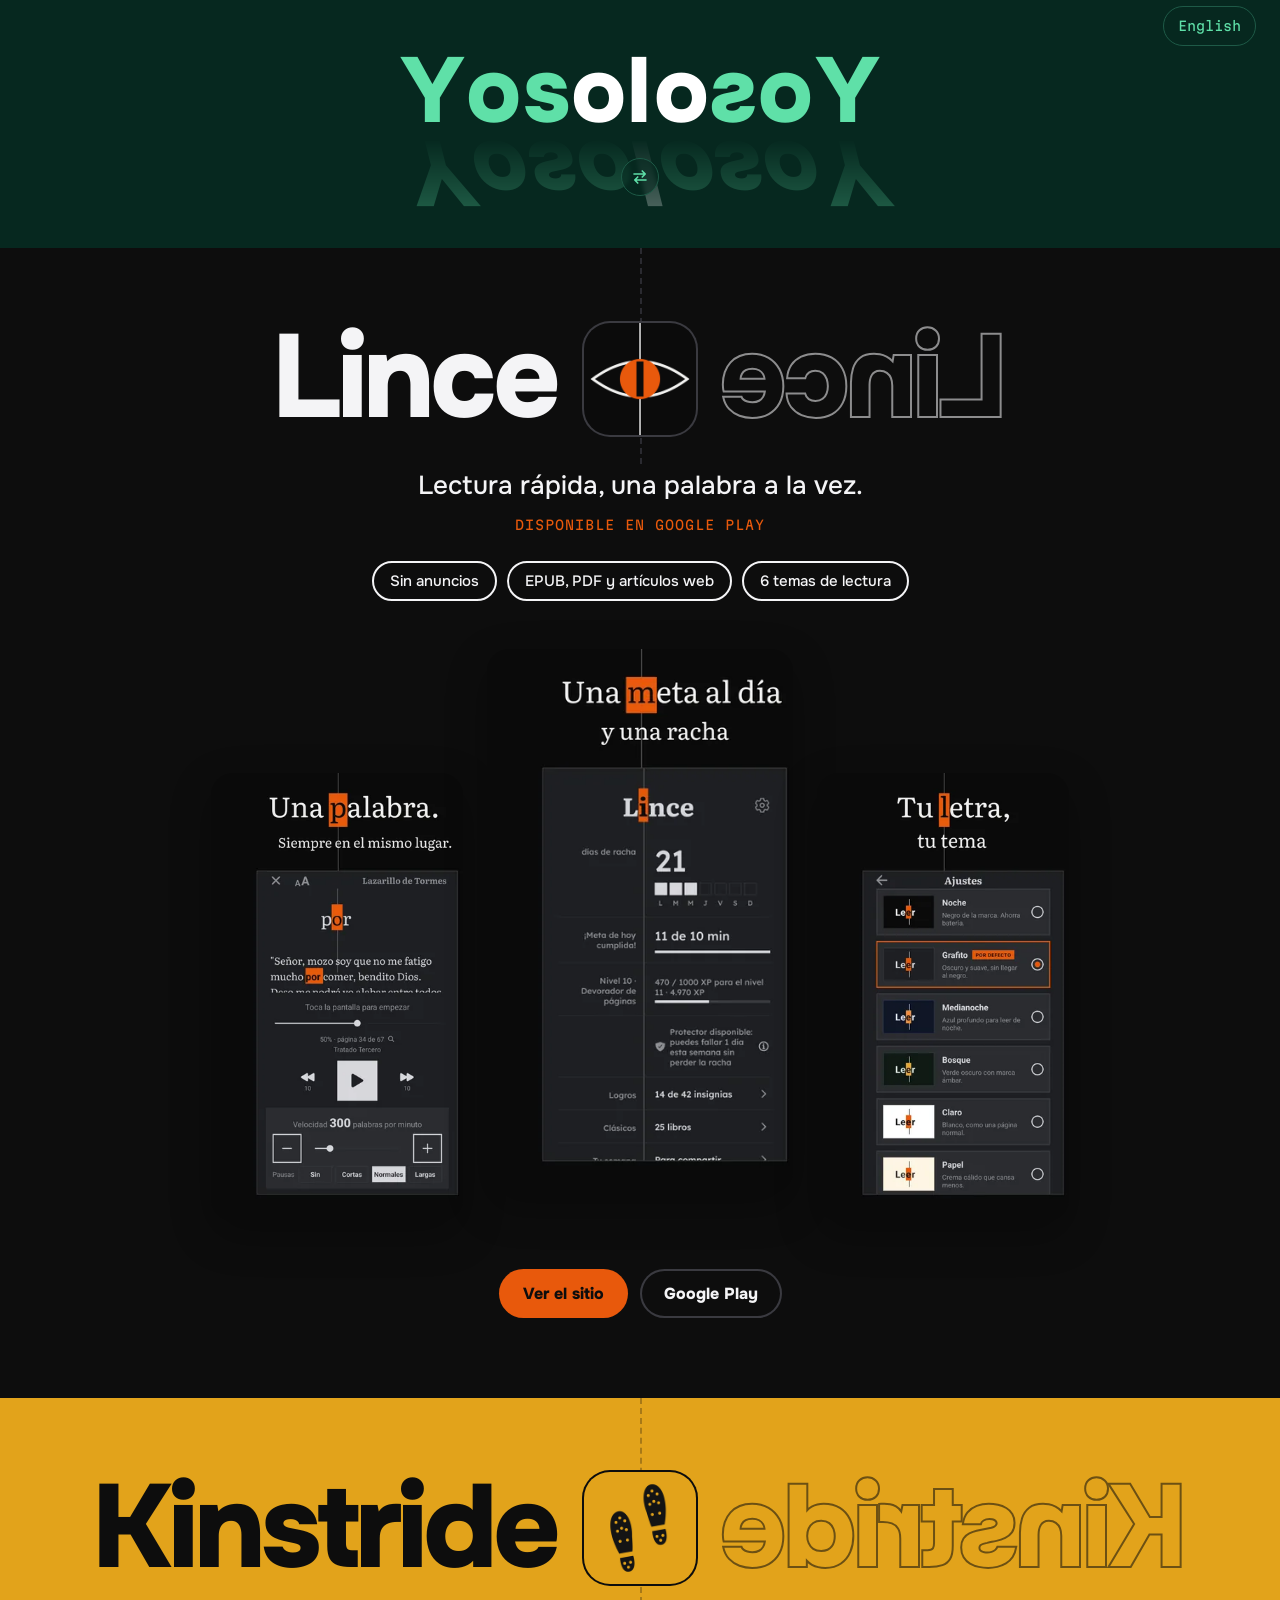
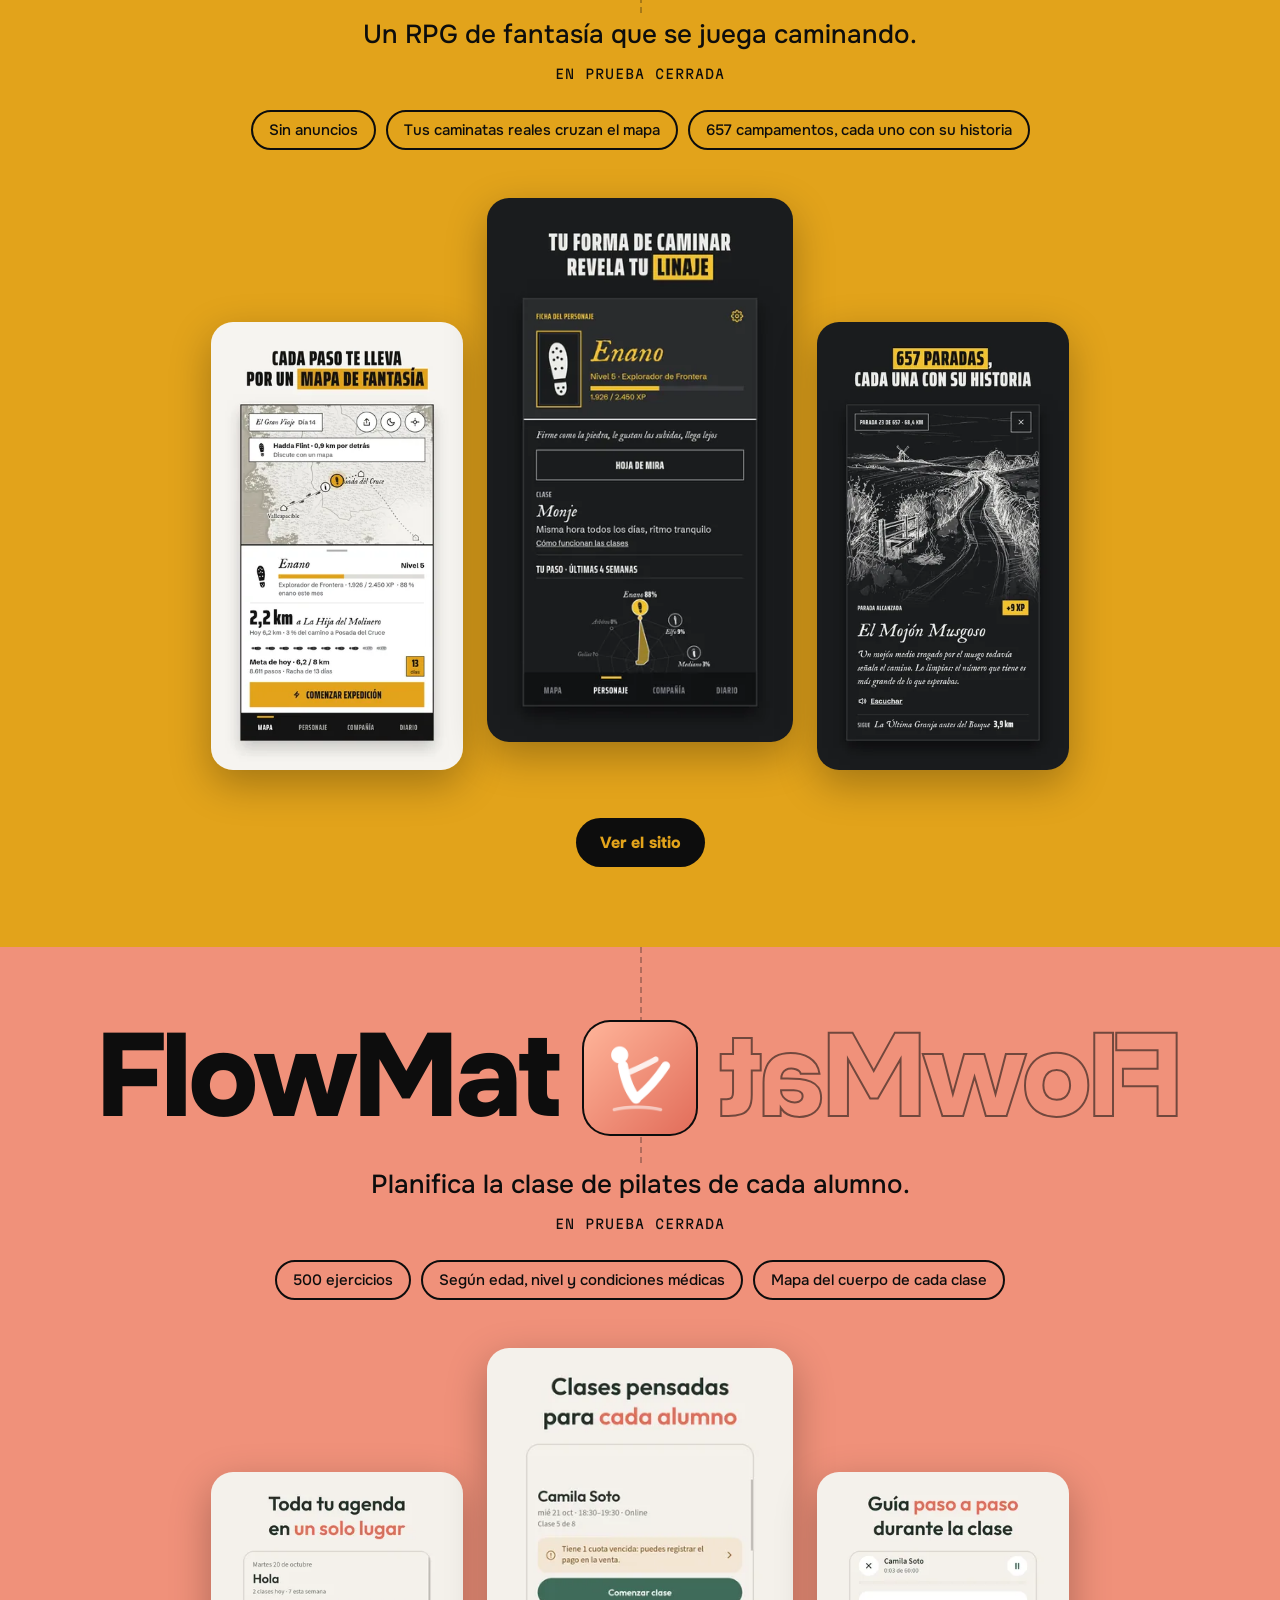
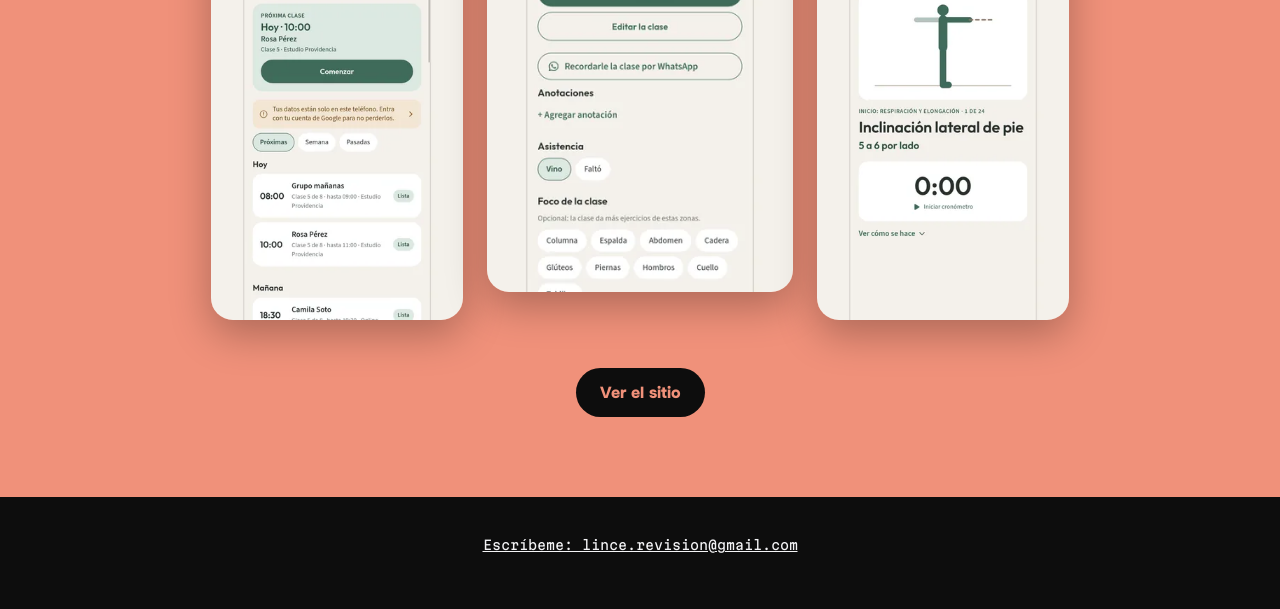
==== index.html @ 8a728961 "Quita «Hecho en Chile» del pie Co-Authored-By: Claude Sonnet 5.5 <noreply@anthropic.com>" ====
<!doctype html>
<html lang="es">
<head>
<meta charset="utf-8">
<meta name="viewport" content="width=device-width,initial-scale=1">
<title>YosolosoY: apps independientes para Android</title>
<meta name="description" content="Yo solo soy: una sola persona que diseña, programa y publica Lince, Kinstride y FlowMat, tres apps para Android.">
<link rel="canonical" href="https://dev.monsalve.com.co/">
<link rel="alternate" hreflang="es" href="https://dev.monsalve.com.co/">
<link rel="alternate" hreflang="en" href="https://dev.monsalve.com.co/en/">
<link rel="alternate" hreflang="x-default" href="https://dev.monsalve.com.co/">
<link rel="icon" href="/favicon.ico" sizes="48x48">
<link rel="icon" href="/img/favicon-96.png" type="image/png" sizes="96x96">
<link rel="icon" href="/img/favicon-32.png" type="image/png" sizes="32x32">
<link rel="apple-touch-icon" href="/img/apple-touch-icon.png">
<meta property="og:type" content="website">
<meta property="og:title" content="YosolosoY: apps independientes para Android">
<meta property="og:description" content="Yo solo soy: una sola persona que diseña, programa y publica Lince, Kinstride y FlowMat, tres apps para Android.">
<meta property="og:url" content="https://dev.monsalve.com.co/">
<meta property="og:image" content="https://dev.monsalve.com.co/img/og.png">
<meta name="twitter:card" content="summary_large_image">
<meta name="theme-color" content="#0D0D0D">
<link rel="preload" href="/fuentes/onest-800extrabold.woff2" as="font" type="font/woff2" crossorigin>
<link rel="stylesheet" href="/estilo.css">
<script type="application/ld+json">{"@context":"https://schema.org","@type":"Organization","name":"YosolosoY","url":"https://dev.monsalve.com.co/","logo":"https://dev.monsalve.com.co/img/marca.png","email":"lince.revision@gmail.com"}</script>
</head>
<body>
<div class="cima">
<header class="cab">
  <a class="idioma" href="https://dev.monsalve.com.co/en/" hreflang="en" aria-label="Idioma">English</a>
</header>
<main>
<section class="portada">
  <div class="palabra" id="palabra" role="img" aria-label="YosolosoY">
    <div class="letras" aria-hidden="true"><span class="l" data-i="0" tabindex="0"><i class="g">Y</i></span><span class="l" data-i="1" tabindex="0"><i class="g">o</i></span><span class="l" data-i="2" tabindex="0"><i class="g">s</i></span><span class="l" data-i="3" tabindex="0"><i class="g">o</i></span><span class="l c" data-i="4" tabindex="0"><i class="g">l</i></span><span class="l" data-i="5" tabindex="0"><i class="g m">o</i></span><span class="l" data-i="6" tabindex="0"><i class="g m">s</i></span><span class="l" data-i="7" tabindex="0"><i class="g m">o</i></span><span class="l" data-i="8" tabindex="0"><i class="g m">Y</i></span></div>
    <div class="letras refl" aria-hidden="true"><span class="r"><i class="g">Y</i></span><span class="r"><i class="g">o</i></span><span class="r"><i class="g">s</i></span><span class="r"><i class="g">o</i></span><span class="r"><i class="g">l</i></span><span class="r"><i class="g m">o</i></span><span class="r"><i class="g m">s</i></span><span class="r"><i class="g m">o</i></span><span class="r"><i class="g m">Y</i></span></div>
  </div>
  <div class="frase-fila">
    <h1>Yo solo soy.</h1>
    <button class="revés" id="reves" type="button" aria-label="Leerlo al revés" title="Leerlo al revés">
      <svg viewBox="0 0 24 24" width="22" height="22" fill="none" stroke="currentColor" stroke-width="2.2" stroke-linecap="round" stroke-linejoin="round" aria-hidden="true"><path d="M4 8h15M15 4l4 4-4 4"/><path d="M20 16H5M9 12l-4 4 4 4"/></svg>
    </button>
  </div>
</section>
</div>
<section class="app" id="lince" style="--fondo:#0D0D0D;--tinta:#F4F4F6;--acento:#E8590C">
  <div class="app-in">
    <div class="espejo">
      <h2 class="nom">Lince</h2>
      <img class="icono" src="/img/lince.png" width="112" height="112" alt="">
      <p class="nom reflejo" aria-hidden="true">Lince</p>
    </div>
    <p class="linea">Lectura rápida, una palabra a la vez.</p>
    <p class="estado">Disponible en Google Play</p>
    <ul class="datos"><li>Sin anuncios</li><li>EPUB, PDF y artículos web</li><li>6 temas de lectura</li></ul>
    <div class="fotos"><img src="/img/lince-es-1.webp" width="360" height="640" loading="lazy" alt="Capturas de Lince 1"><img src="/img/lince-es-2.webp" width="360" height="640" loading="lazy" alt="Capturas de Lince 2"><img src="/img/lince-es-3.webp" width="360" height="640" loading="lazy" alt="Capturas de Lince 3"></div>
    <div class="botones"><a class="btn" href="https://lincereader.com/es/">Ver el sitio</a><a class="btn ghost" href="https://play.google.com/store/apps/details?id=co.com.monsalve.lince">Google Play</a></div>
  </div>
</section>
<section class="app" id="kinstride" style="--fondo:#E2A31B;--tinta:#0D0D0D;--acento:#0D0D0D">
  <div class="app-in">
    <div class="espejo">
      <h2 class="nom">Kinstride</h2>
      <img class="icono" src="/img/kinstride.png" width="112" height="112" alt="">
      <p class="nom reflejo" aria-hidden="true">Kinstride</p>
    </div>
    <p class="linea">Un RPG de fantasía que se juega caminando.</p>
    <p class="estado">En prueba cerrada</p>
    <ul class="datos"><li>Sin anuncios</li><li>Tus caminatas reales cruzan el mapa</li><li>657 campamentos, cada uno con su historia</li></ul>
    <div class="fotos"><img src="/img/kinstride-es-1.webp" width="360" height="640" loading="lazy" alt="Capturas de Kinstride 1"><img src="/img/kinstride-es-2.webp" width="360" height="640" loading="lazy" alt="Capturas de Kinstride 2"><img src="/img/kinstride-es-3.webp" width="360" height="640" loading="lazy" alt="Capturas de Kinstride 3"></div>
    <div class="botones"><a class="btn" href="https://getkinstride.com/es/">Ver el sitio</a></div>
  </div>
</section>
<section class="app" id="flowmat" style="--fondo:#F0917A;--tinta:#0D0D0D;--acento:#0D0D0D">
  <div class="app-in">
    <div class="espejo">
      <h2 class="nom">FlowMat</h2>
      <img class="icono" src="/img/flowmat.png" width="112" height="112" alt="">
      <p class="nom reflejo" aria-hidden="true">FlowMat</p>
    </div>
    <p class="linea">Planifica la clase de pilates de cada alumno.</p>
    <p class="estado">En prueba cerrada</p>
    <ul class="datos"><li>500 ejercicios</li><li>Según edad, nivel y condiciones médicas</li><li>Mapa del cuerpo de cada clase</li></ul>
    <div class="fotos"><img src="/img/flowmat-es-1.webp" width="360" height="640" loading="lazy" alt="Capturas de FlowMat 1"><img src="/img/flowmat-es-2.webp" width="360" height="640" loading="lazy" alt="Capturas de FlowMat 2"><img src="/img/flowmat-es-3.webp" width="360" height="640" loading="lazy" alt="Capturas de FlowMat 3"></div>
    <div class="botones"><a class="btn" href="https://flowmatapp.com/">Ver el sitio</a></div>
  </div>
</section>
</main>
<footer class="pie">
  <a href="mailto:lince.revision@gmail.com">Escríbeme: lince.revision@gmail.com</a>
</footer>
<script src="/yo.js" defer></script>
</body>
</html>
---- estilo.css ----
@font-face{font-family:"Onest";font-weight:500;font-display:swap;src:url(/fuentes/onest-500medium.woff2) format("woff2")}
@font-face{font-family:"Onest";font-weight:800;font-display:swap;src:url(/fuentes/onest-800extrabold.woff2) format("woff2")}
@font-face{font-family:"Martian Mono";font-weight:400;font-display:swap;src:url(/fuentes/martianmono-400regular.woff2) format("woff2")}

:root{--tinta:#0D0D0D;--papel:#F4F4F6;--naranja:#E8590C;--verde:#06281F;--menta:#5FE0A8;--mute:#A9A9B2;--linea:#3A3A40;
  --sans:"Onest",system-ui,-apple-system,"Segoe UI",sans-serif;--mono:"Martian Mono",ui-monospace,monospace}
*{box-sizing:border-box;margin:0}
html{background:var(--tinta);-webkit-text-size-adjust:100%}
body{background:var(--tinta);color:var(--papel);font:500 18px/1.5 var(--sans);overflow-x:hidden}
a{color:inherit}
:focus-visible{outline:3px solid var(--menta);outline-offset:3px}

.cab{display:flex;justify-content:flex-end;align-items:center;padding:14px 24px 0;max-width:1280px;margin:0 auto}
.idioma{font:400 13px var(--mono);text-decoration:none;border:1px solid var(--linea);padding:8px 14px;border-radius:999px;min-height:40px;display:inline-flex;align-items:center}
.idioma:hover{border-color:var(--menta);color:var(--menta)}

/* Encabezado de YosolosoY: verde oscuro con menta; la «l» es el eje del espejo */
.cima{background:var(--verde);color:var(--menta)}
.cab .idioma{color:var(--menta);border-color:#1E5A47}
.portada{max-width:880px;margin:0 auto;padding:0 24px 40px}
.palabra{position:relative;user-select:none}
.letras{display:flex;justify-content:center;margin-top:0}
.l,.r{display:block;font:800 clamp(38px,9.4vw,112px)/1 var(--sans);letter-spacing:.015em;color:var(--menta)}
.l{cursor:default;transition:color .2s}
.l .g{display:inline-block;font-style:normal}
.l .g.m{transform:scaleX(-1)}
.l.c{color:#fff}
.l.on{color:#fff}
.l.c.on{color:var(--menta)}
.frase-fila{display:flex;justify-content:center;margin-top:14px}
.frase-fila h1{position:absolute;width:1px;height:1px;overflow:hidden;clip:rect(0 0 0 0);white-space:nowrap}
.revés{display:inline-flex;align-items:center;justify-content:center;width:44px;height:44px;color:var(--menta);background:transparent;border:1px solid #1E5A47;border-radius:50%;cursor:pointer;padding:0}
.revés:hover:not(:disabled){border-color:var(--menta);color:#fff}
.revés:disabled{color:#fff;border-color:var(--menta);cursor:default}
.revés svg{transition:transform .9s cubic-bezier(.65,0,.35,1)}
.revés.gira svg{transform:rotate(180deg)}

/* Apps: nombre, ícono en el eje, nombre reflejado */
.app{position:relative;background:var(--fondo);color:var(--tinta);overflow:hidden}
.app-in{position:relative;max-width:1280px;margin:0 auto;padding:72px 24px 80px;text-align:center}
.espejo{position:relative;display:grid;grid-template-columns:1fr auto 1fr;align-items:center;gap:0 28px}
.nom{font:800 clamp(44px,9.2vw,128px)/1 var(--sans);letter-spacing:-.04em;text-align:right}
.reflejo{text-align:right;transform:scaleX(-1);color:transparent;-webkit-text-stroke:2px var(--tinta);opacity:.55;direction:ltr}
.icono{width:112px;height:112px;border-radius:26px;box-shadow:0 0 0 2px var(--tinta);background:var(--fondo)}
.app:first-of-type .icono{box-shadow:0 0 0 2px var(--linea)}
.app:first-of-type .reflejo{-webkit-text-stroke-color:var(--papel)}
.linea{font-size:clamp(18px,2.4vw,26px);margin-top:28px}
.estado{font:400 13px var(--mono);margin-top:12px;text-transform:uppercase;letter-spacing:.08em;color:var(--acento)}
.datos{list-style:none;padding:0;margin:28px auto 0;display:flex;flex-wrap:wrap;gap:10px;justify-content:center;max-width:900px}
.datos li{font:500 15px var(--sans);border:2px solid currentColor;border-radius:999px;padding:8px 16px}
.fotos{display:flex;justify-content:center;align-items:flex-end;gap:24px;margin:48px auto 0;max-width:900px}
.fotos img{width:min(28%,260px);height:auto;border-radius:22px;box-shadow:0 14px 40px rgba(0,0,0,.28);aspect-ratio:9/16;background:#00000022}
.fotos img:nth-child(2){width:min(34%,310px);margin-bottom:28px}
.botones{display:flex;flex-wrap:wrap;gap:12px;justify-content:center;margin-top:48px}
.btn{font:800 16px var(--sans);text-decoration:none;background:var(--tinta);color:var(--fondo);padding:14px 24px;border-radius:999px;min-height:48px;display:inline-flex;align-items:center}
.app:first-of-type .btn{background:var(--naranja);color:#0D0D0D}
.btn.ghost{background:transparent;color:var(--tinta);box-shadow:inset 0 0 0 2px var(--tinta)}
.app:first-of-type .btn.ghost{color:var(--papel);box-shadow:inset 0 0 0 2px var(--linea);background:transparent}
.btn:hover{transform:translateY(-2px)}

.pie{max-width:1280px;margin:0 auto;padding:40px 24px 56px;display:flex;flex-wrap:wrap;gap:12px 32px;justify-content:space-between;font:400 13px var(--mono);color:var(--mute)}
.pie a{color:var(--papel)}

@media (max-width:720px){
  .portada{padding:8px 24px 40px}
  .frase-fila{margin-top:20px}
  .app-in{padding:56px 20px 64px}
  .espejo{grid-template-columns:1fr;gap:6px}
  .nom{text-align:center}
  .reflejo{text-align:center;font-size:clamp(36px,12vw,64px)}
  .icono{order:-1;margin:0 auto 18px;width:88px;height:88px;border-radius:20px}
    .fotos{gap:10px}
  .fotos img{border-radius:14px}
  .fotos img:nth-child(2){margin-bottom:16px}
}
@media (prefers-reduced-motion:no-preference){.btn{transition:transform .15s}}

.espejo::before{content:"";position:absolute;left:50%;top:-72px;bottom:-26px;border-left:2px dashed color-mix(in srgb,var(--tinta) 28%,transparent)}
.app:first-of-type .espejo::before{border-color:#2A2A30}
.icono{position:relative;z-index:1}
@media (max-width:720px){.espejo::before{display:none}}


.espejo::before{content:"";position:absolute;left:50%;top:-72px;bottom:-26px;border-left:2px dashed color-mix(in srgb,var(--tinta) 28%,transparent)}
.app:first-of-type .espejo::before{border-color:#2A2A30}
.icono{position:relative;z-index:1}
@media (max-width:720px){.espejo::before{display:none}}

@media (max-width:720px){.portada{padding:0 24px 28px}}

/* reflejo bajo la palabra */
.cima{padding-top:34px}
.palabra{padding:0 0 4px}
.letras.refl{transform:scaleY(-1);opacity:.17;margin-top:-.04em;height:.95em;overflow:hidden;font-size:clamp(38px,9.4vw,112px);-webkit-mask-image:linear-gradient(#000,transparent 80%);mask-image:linear-gradient(#000,transparent 80%);pointer-events:none}
.r:nth-child(5){color:#fff}
.frase-fila{margin-top:12px}
@media (max-width:720px){.cima{padding-top:20px}}

.cima{padding-bottom:20px}
@media (max-width:720px){.cab{padding-bottom:10px}}

/* encabezado más bajo */
.cima{padding-top:0;padding-bottom:10px}
.cab{padding:8px 24px 0}
.letras.refl{height:.62em;margin-top:-.06em}
.frase-fila{margin-top:2px}
@media (max-width:720px){.cab{padding-bottom:0}}

/* encabezado aún más bajo */
.l,.r{font-size:clamp(34px,8vw,92px)}
.letras.refl{font-size:clamp(34px,8vw,92px);height:.5em;margin-top:-.08em}
.cab{padding:6px 24px 0}
.cima{padding-bottom:4px}
.revés{width:38px;height:38px;margin-top:-2px}
.revés svg{width:18px;height:18px}
.frase-fila{margin-top:0}

/* reflejo más amplio, con el botón encima */
:root{--fs:clamp(34px,8vw,92px)}
.l,.r{font-size:var(--fs)}
.letras.refl{font-size:var(--fs);height:.92em;margin-top:-.06em;opacity:.3;-webkit-mask-image:linear-gradient(#000,transparent 92%);mask-image:linear-gradient(#000,transparent 92%)}
.frase-fila{position:relative;z-index:2;margin-top:calc(var(--fs) * -.46 - 19px)}
.revés{background:rgba(6,40,31,.55);backdrop-filter:blur(2px)}
.cima{padding-bottom:12px}

.pie{justify-content:center}
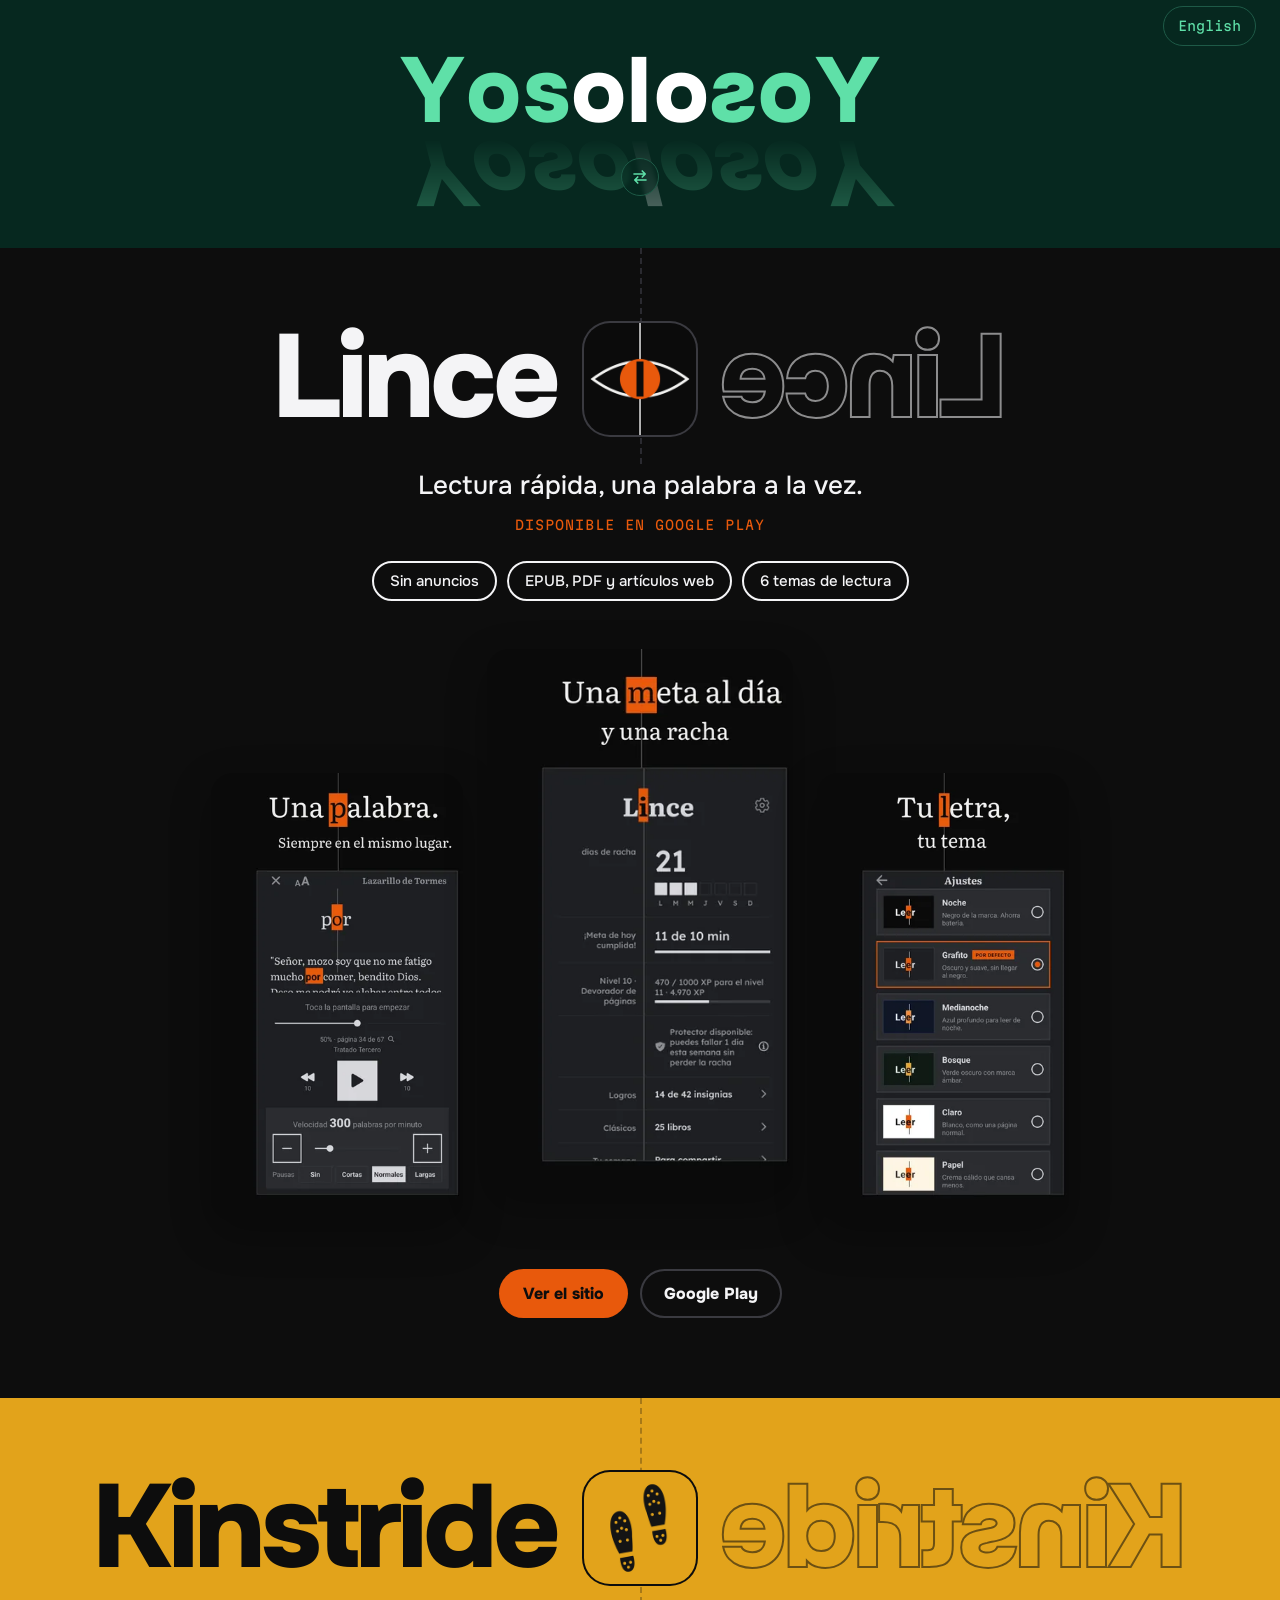
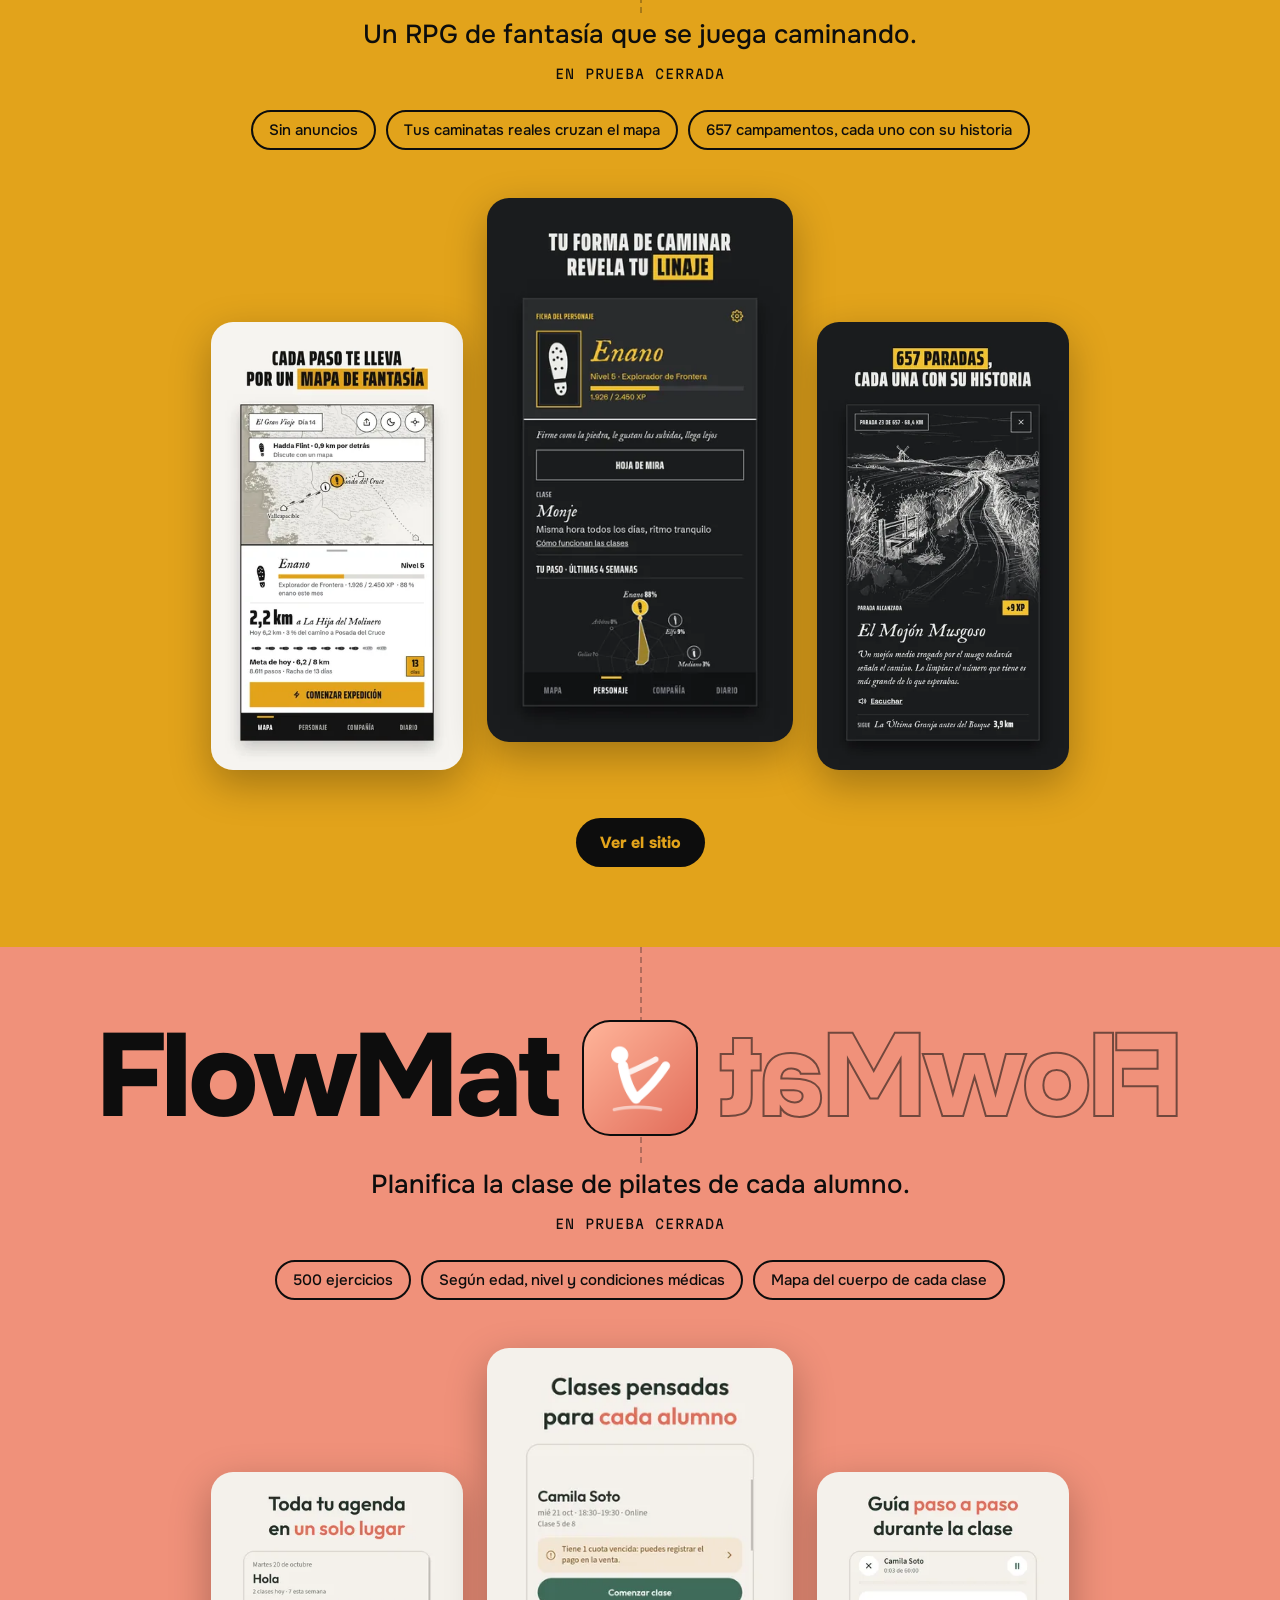
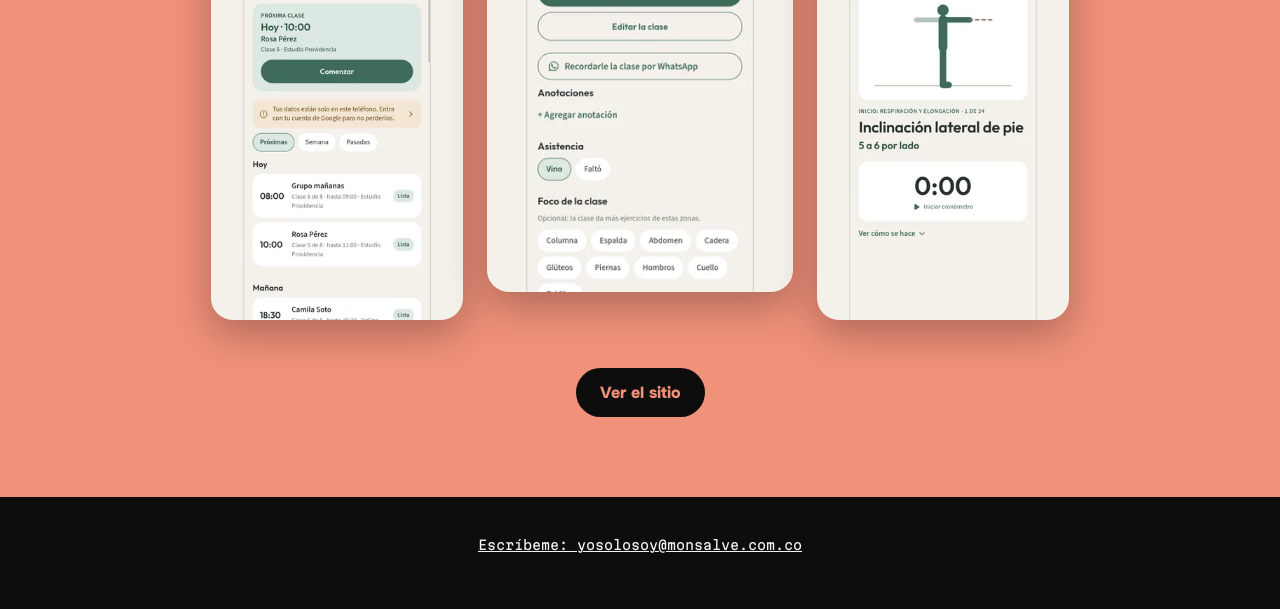
==== commit c1f10d70: "Correo de contacto: yosolosoy@monsalve.com.co Co-Authored-By: Claude Sonnet 5.5 <noreply@anthropic.c" ====
--- a/index.html
+++ b/index.html
@@ -22,7 +22,7 @@
 <meta name="theme-color" content="#0D0D0D">
 <link rel="preload" href="/fuentes/onest-800extrabold.woff2" as="font" type="font/woff2" crossorigin>
 <link rel="stylesheet" href="/estilo.css">
-<script type="application/ld+json">{"@context":"https://schema.org","@type":"Organization","name":"YosolosoY","url":"https://dev.monsalve.com.co/","logo":"https://dev.monsalve.com.co/img/marca.png","email":"lince.revision@gmail.com"}</script>
+<script type="application/ld+json">{"@context":"https://schema.org","@type":"Organization","name":"YosolosoY","url":"https://dev.monsalve.com.co/","logo":"https://dev.monsalve.com.co/img/marca.png","email":"yosolosoy@monsalve.com.co"}</script>
 </head>
 <body>
 <div class="cima">
@@ -87,7 +87,7 @@
 </section>
 </main>
 <footer class="pie">
-  <a href="mailto:lince.revision@gmail.com">Escríbeme: lince.revision@gmail.com</a>
+  <a href="mailto:yosolosoy@monsalve.com.co">Escríbeme: yosolosoy@monsalve.com.co</a>
 </footer>
 <script src="/yo.js" defer></script>
 </body>
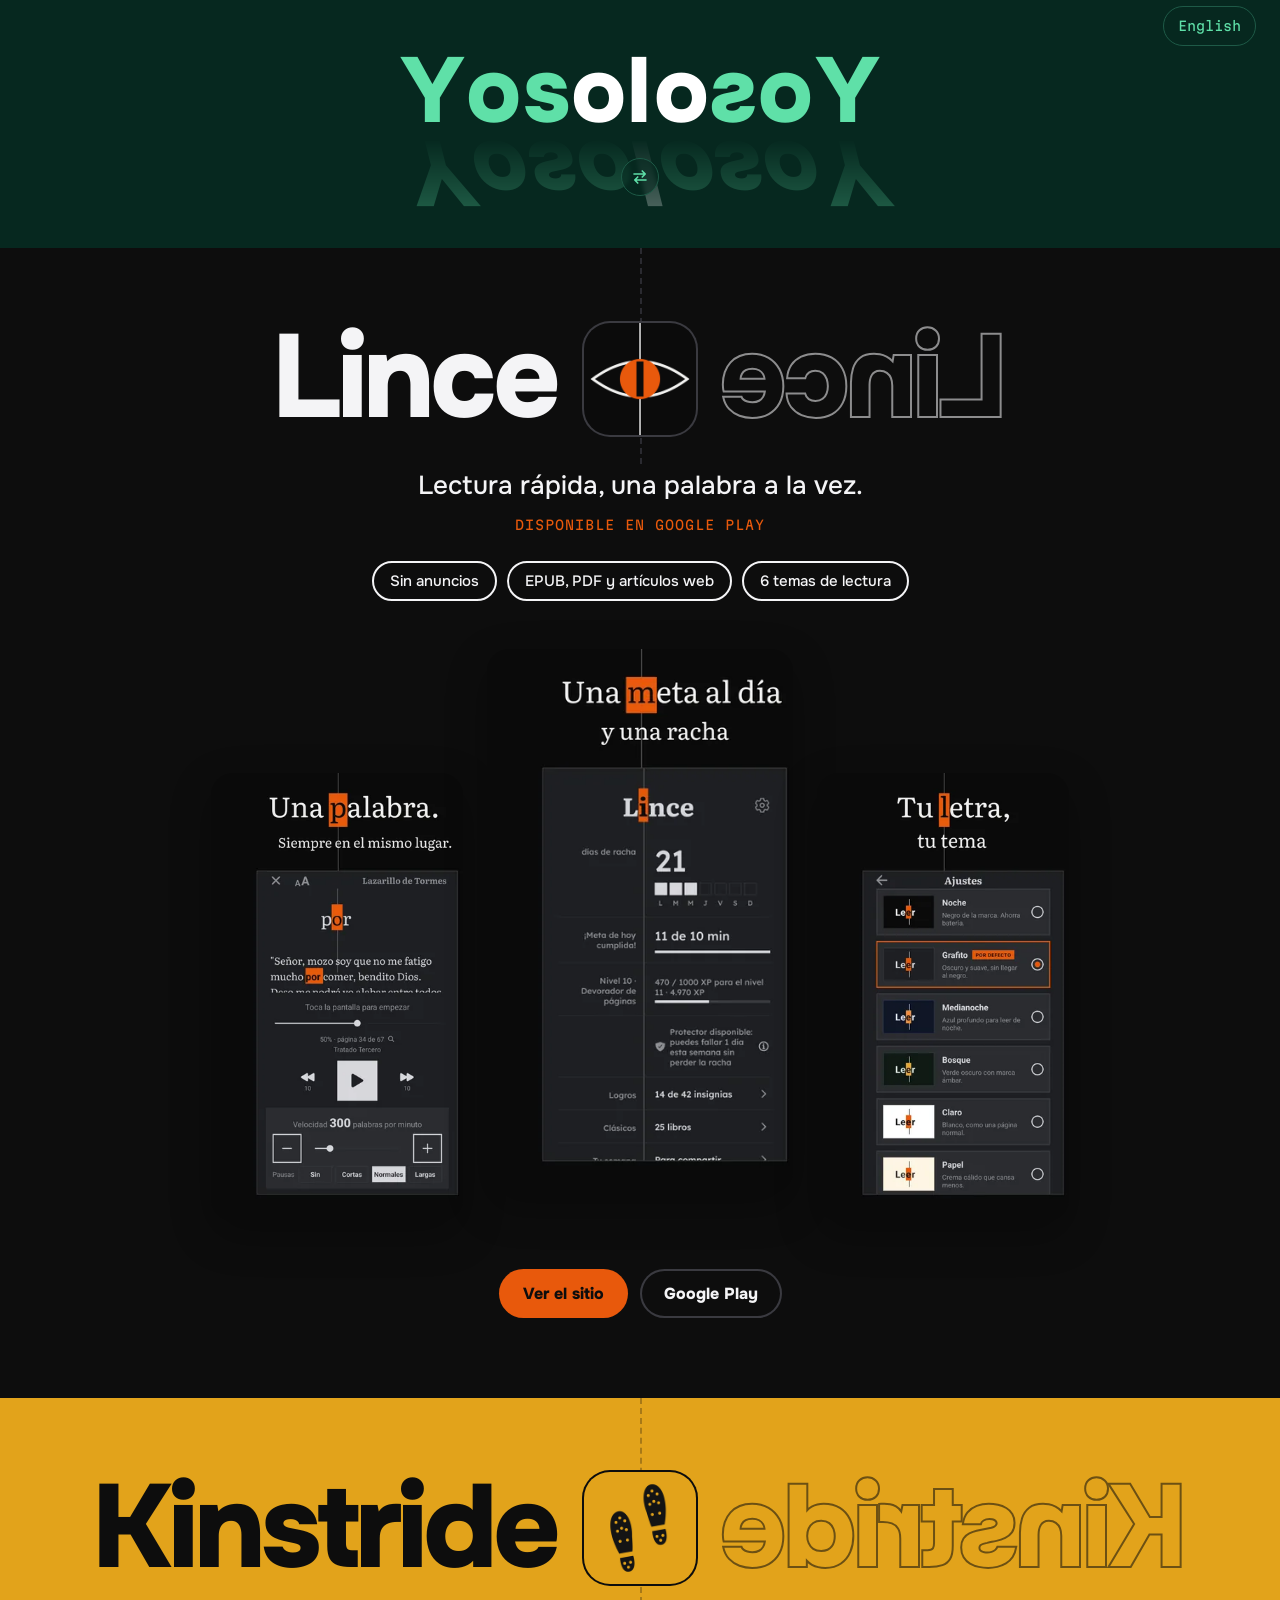
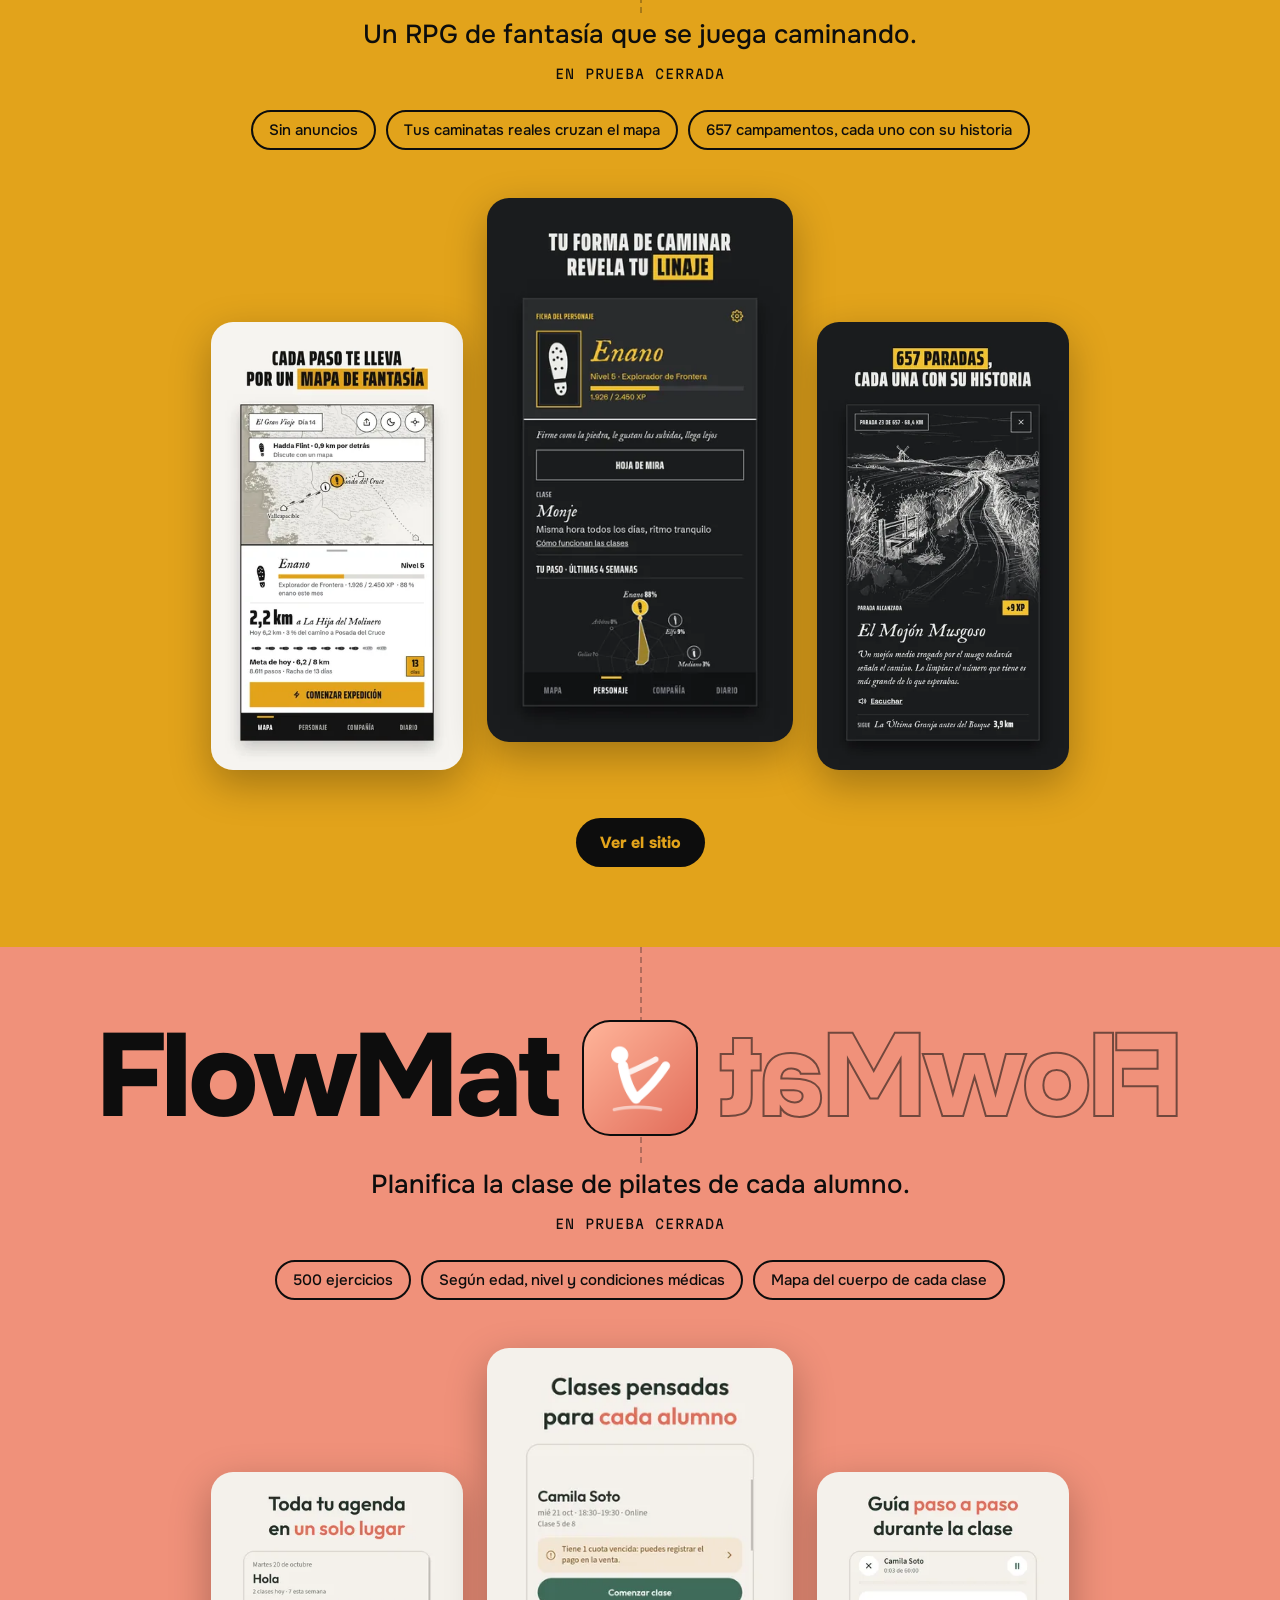
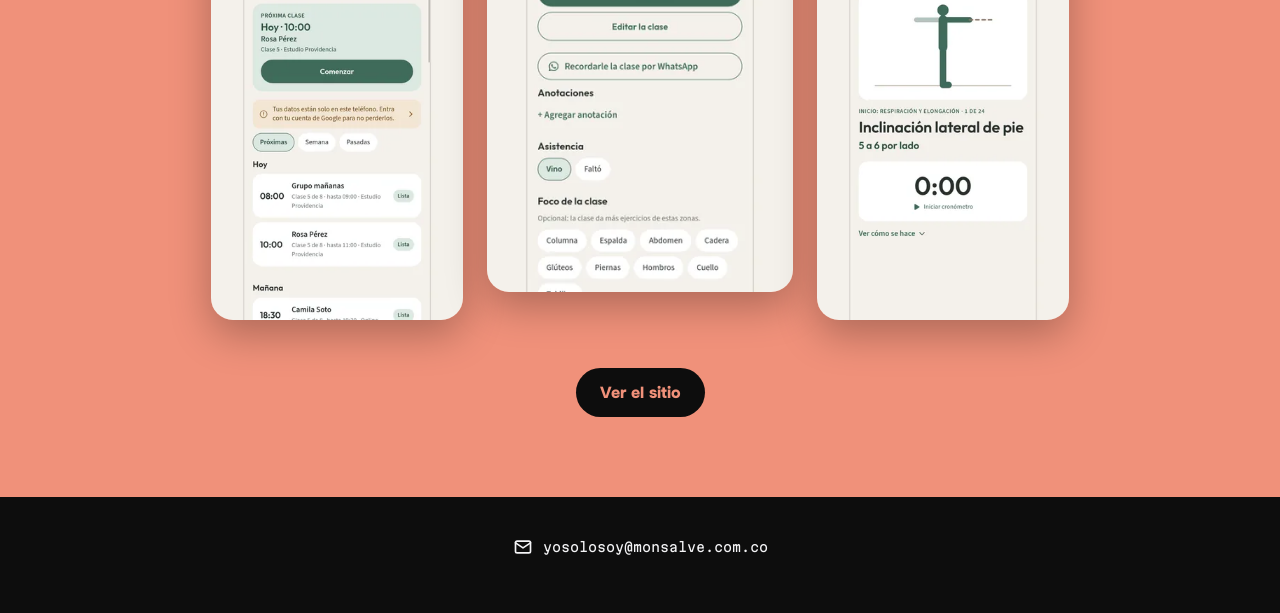
==== commit ead334a0: "Pie: sobre en vez de «Escríbeme» Co-Authored-By: Claude Sonnet 5.5 <noreply@anthropic.com>" ====
--- a/index.html
+++ b/index.html
@@ -87,7 +87,10 @@
 </section>
 </main>
 <footer class="pie">
-  <a href="mailto:yosolosoy@monsalve.com.co">Escríbeme: yosolosoy@monsalve.com.co</a>
+  <a class="correo" href="mailto:yosolosoy@monsalve.com.co" aria-label="Escríbeme: yosolosoy@monsalve.com.co">
+    <svg viewBox="0 0 24 24" width="20" height="20" fill="none" stroke="currentColor" stroke-width="2" stroke-linecap="round" stroke-linejoin="round" aria-hidden="true"><rect x="3" y="5" width="18" height="14" rx="2"/><path d="M3 7l9 6 9-6"/></svg>
+    yosolosoy@monsalve.com.co
+  </a>
 </footer>
 <script src="/yo.js" defer></script>
 </body>
--- a/estilo.css
+++ b/estilo.css
@@ -124,3 +124,6 @@
 .cima{padding-bottom:12px}
 
 .pie{justify-content:center}
+
+.pie .correo{display:inline-flex;align-items:center;gap:10px;text-decoration:none}
+.pie .correo:hover{color:var(--menta)}
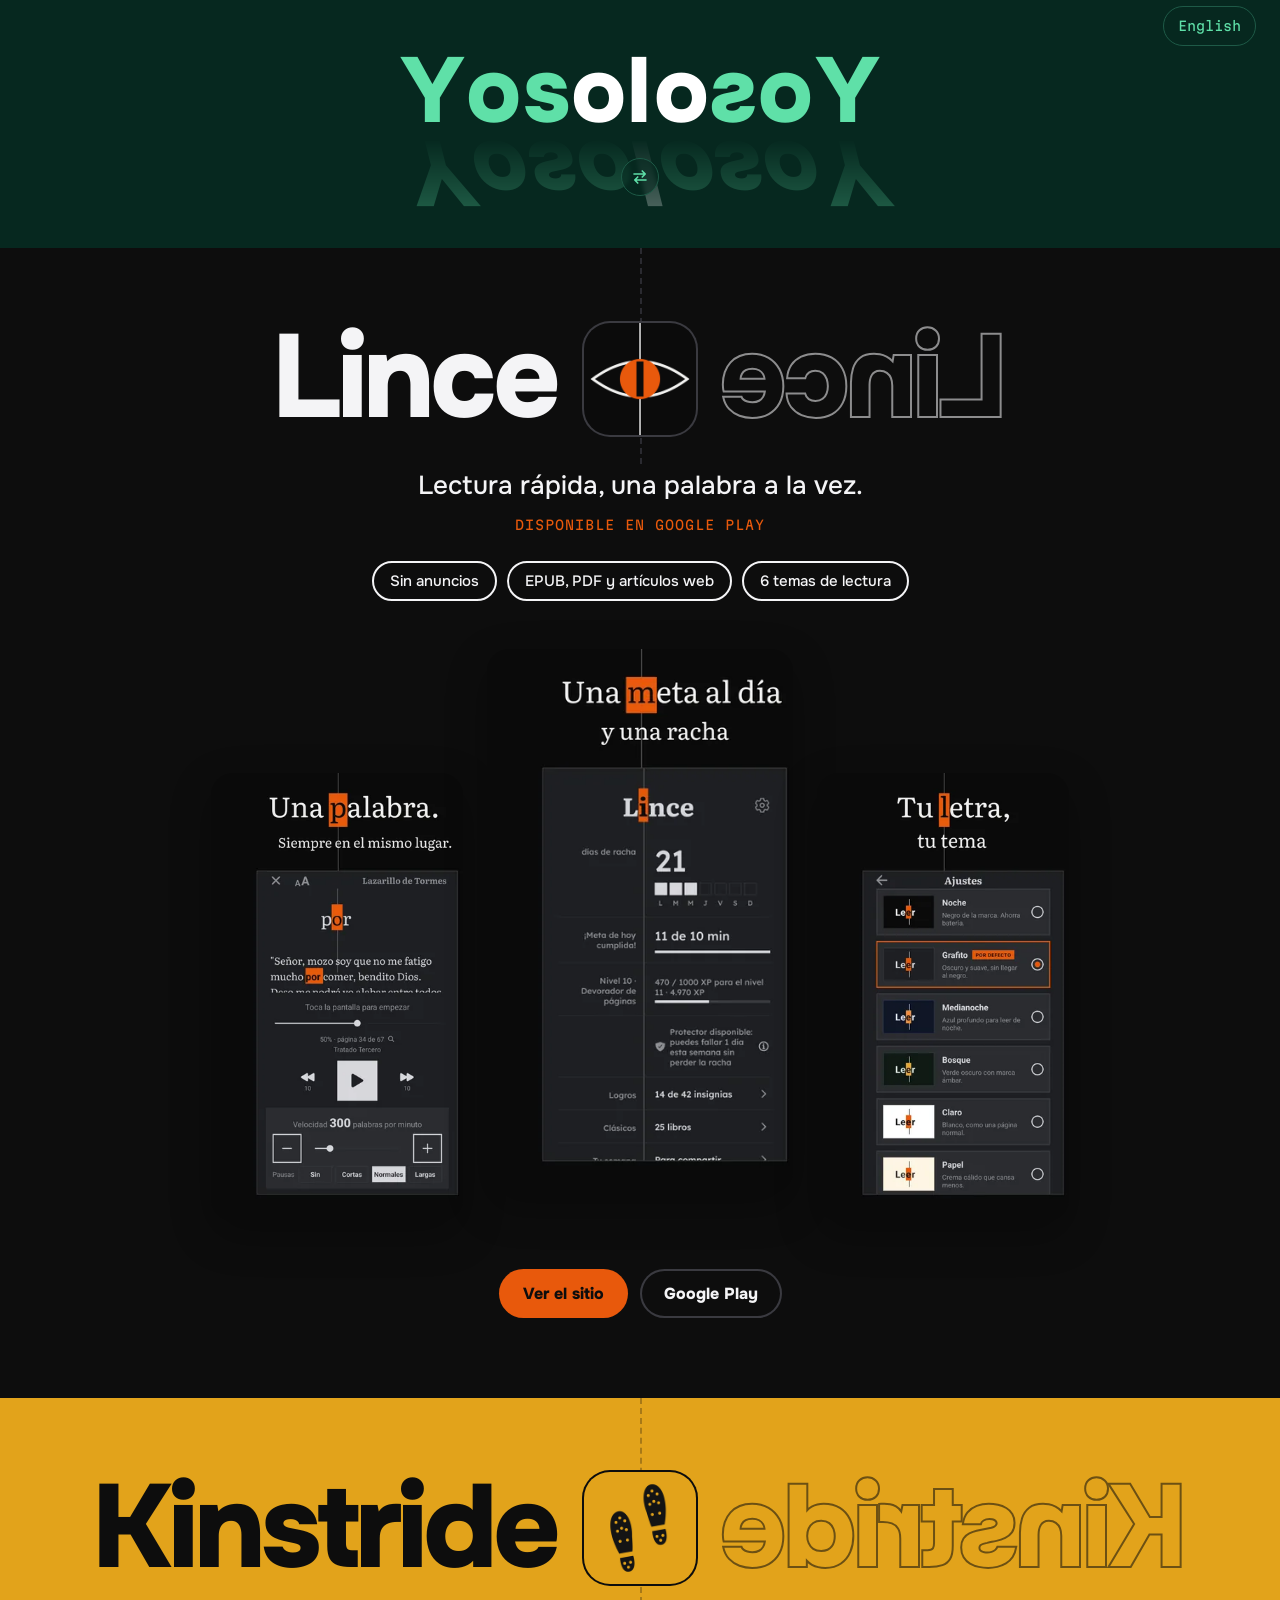
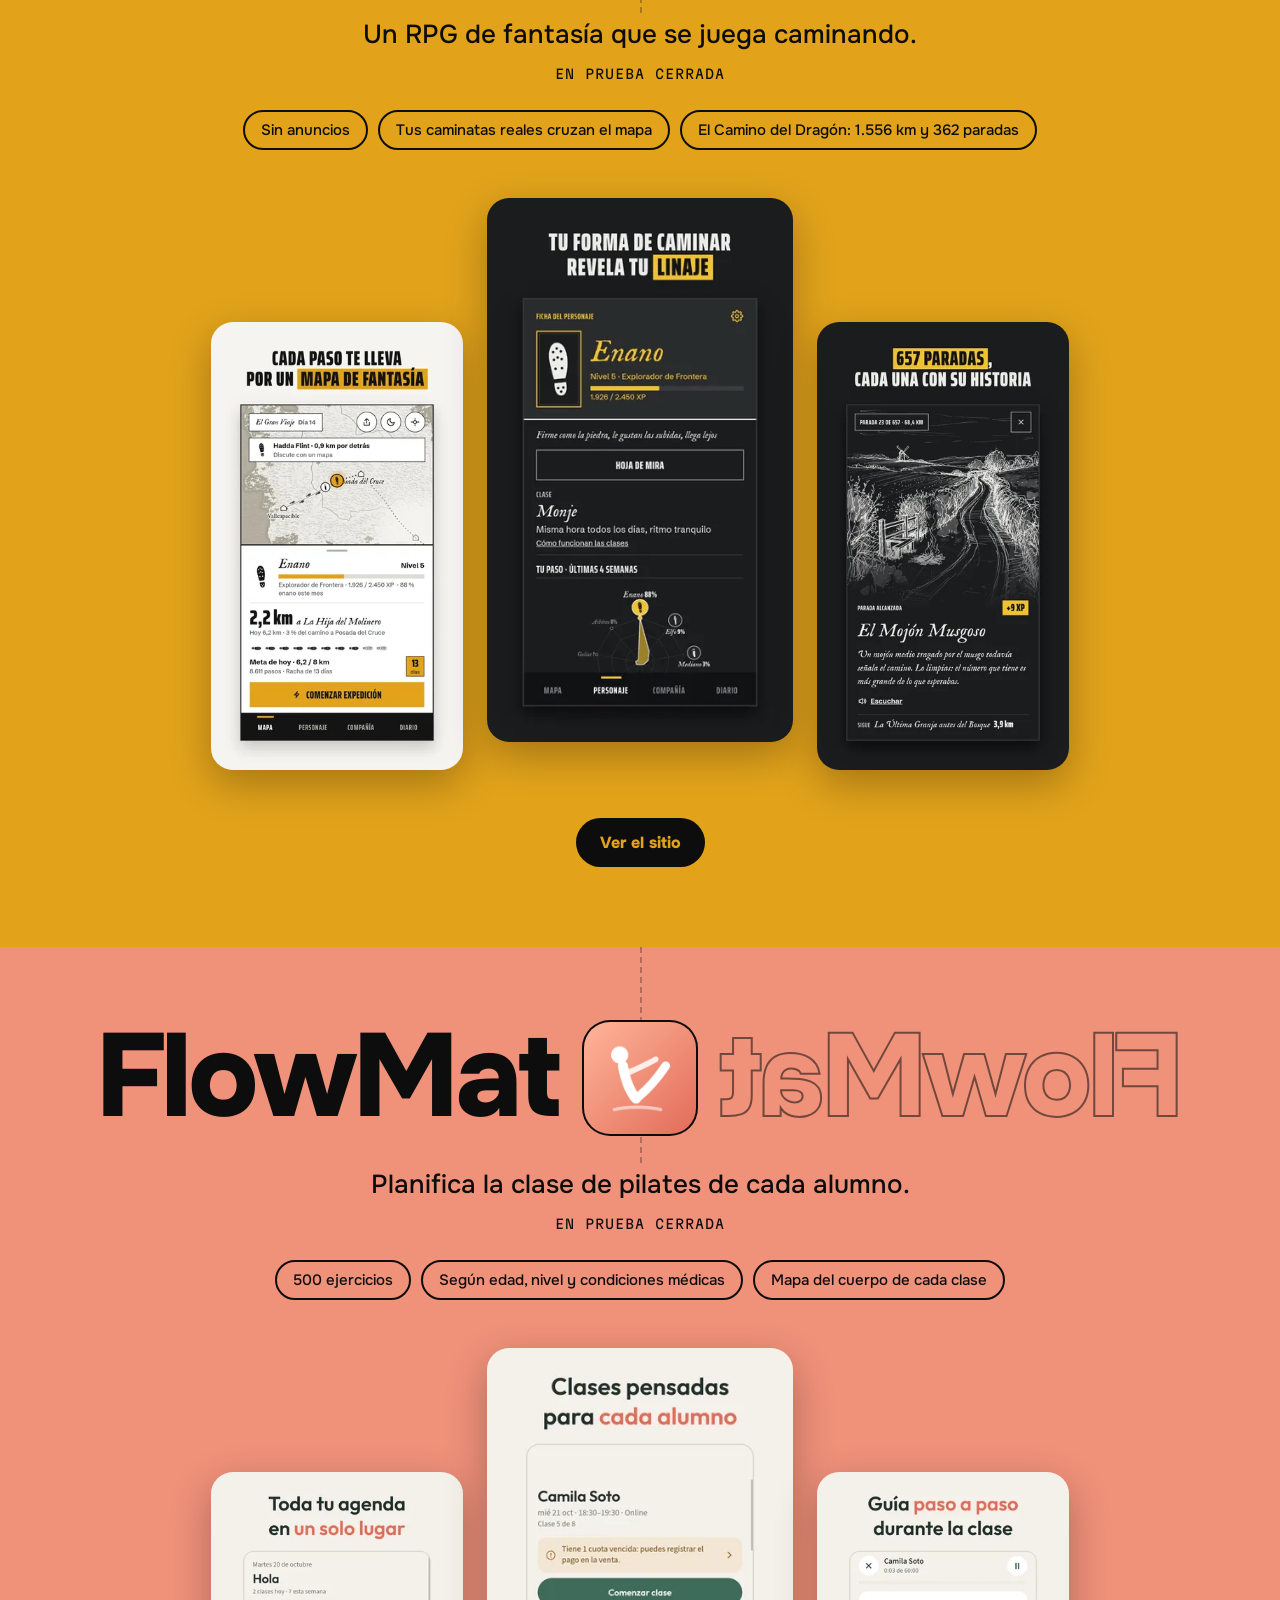
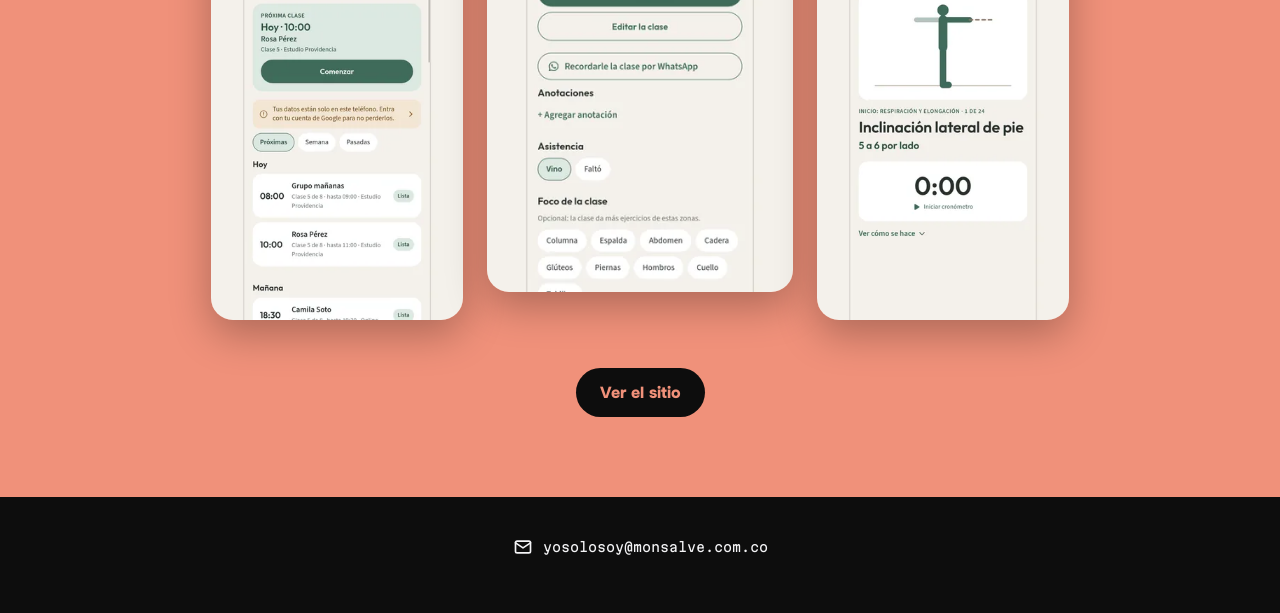
==== commit e3de501b: "Kinstride: dato verificado en el sitio (Camino del Dragón, 1.556 km y 362 paradas) en vez de una cif" ====
--- a/index.html
+++ b/index.html
@@ -66,7 +66,7 @@
     </div>
     <p class="linea">Un RPG de fantasía que se juega caminando.</p>
     <p class="estado">En prueba cerrada</p>
-    <ul class="datos"><li>Sin anuncios</li><li>Tus caminatas reales cruzan el mapa</li><li>657 campamentos, cada uno con su historia</li></ul>
+    <ul class="datos"><li>Sin anuncios</li><li>Tus caminatas reales cruzan el mapa</li><li>El Camino del Dragón: 1.556 km y 362 paradas</li></ul>
     <div class="fotos"><img src="/img/kinstride-es-1.webp" width="360" height="640" loading="lazy" alt="Capturas de Kinstride 1"><img src="/img/kinstride-es-2.webp" width="360" height="640" loading="lazy" alt="Capturas de Kinstride 2"><img src="/img/kinstride-es-3.webp" width="360" height="640" loading="lazy" alt="Capturas de Kinstride 3"></div>
     <div class="botones"><a class="btn" href="https://getkinstride.com/es/">Ver el sitio</a></div>
   </div>
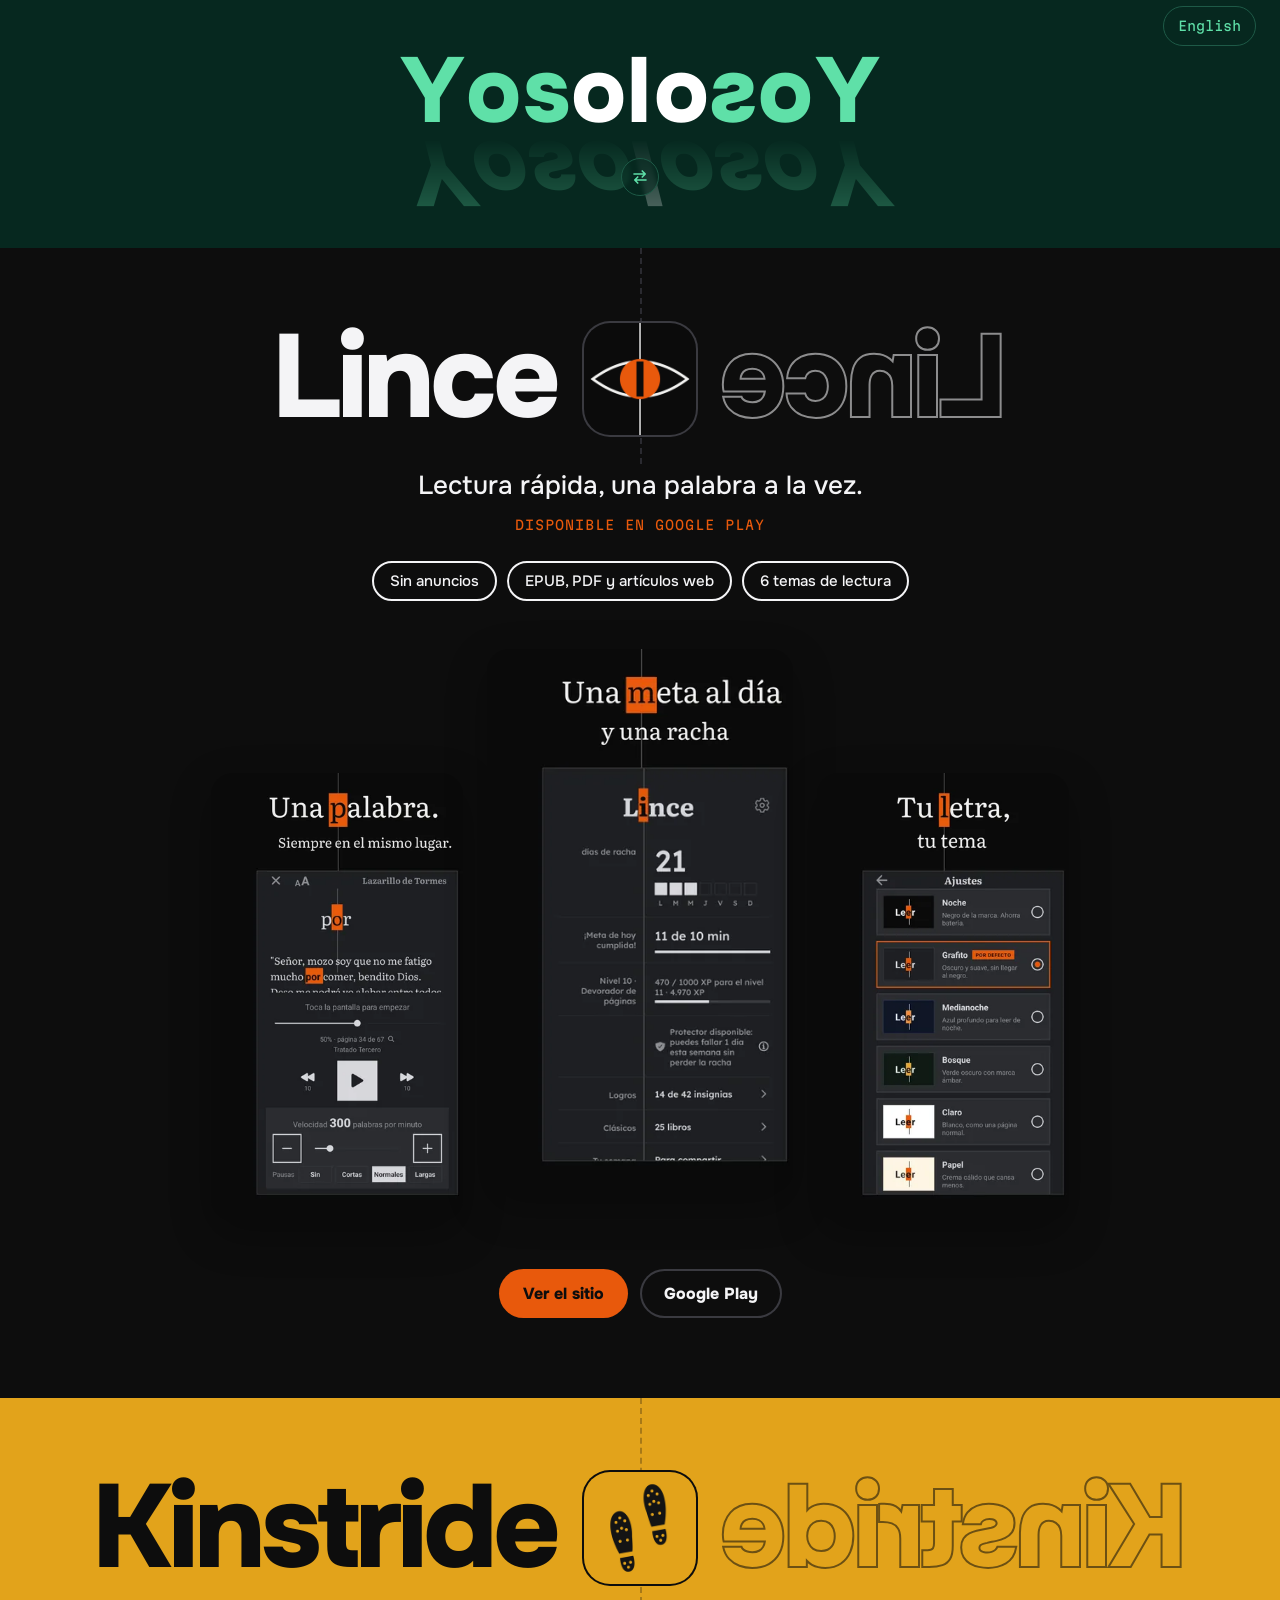
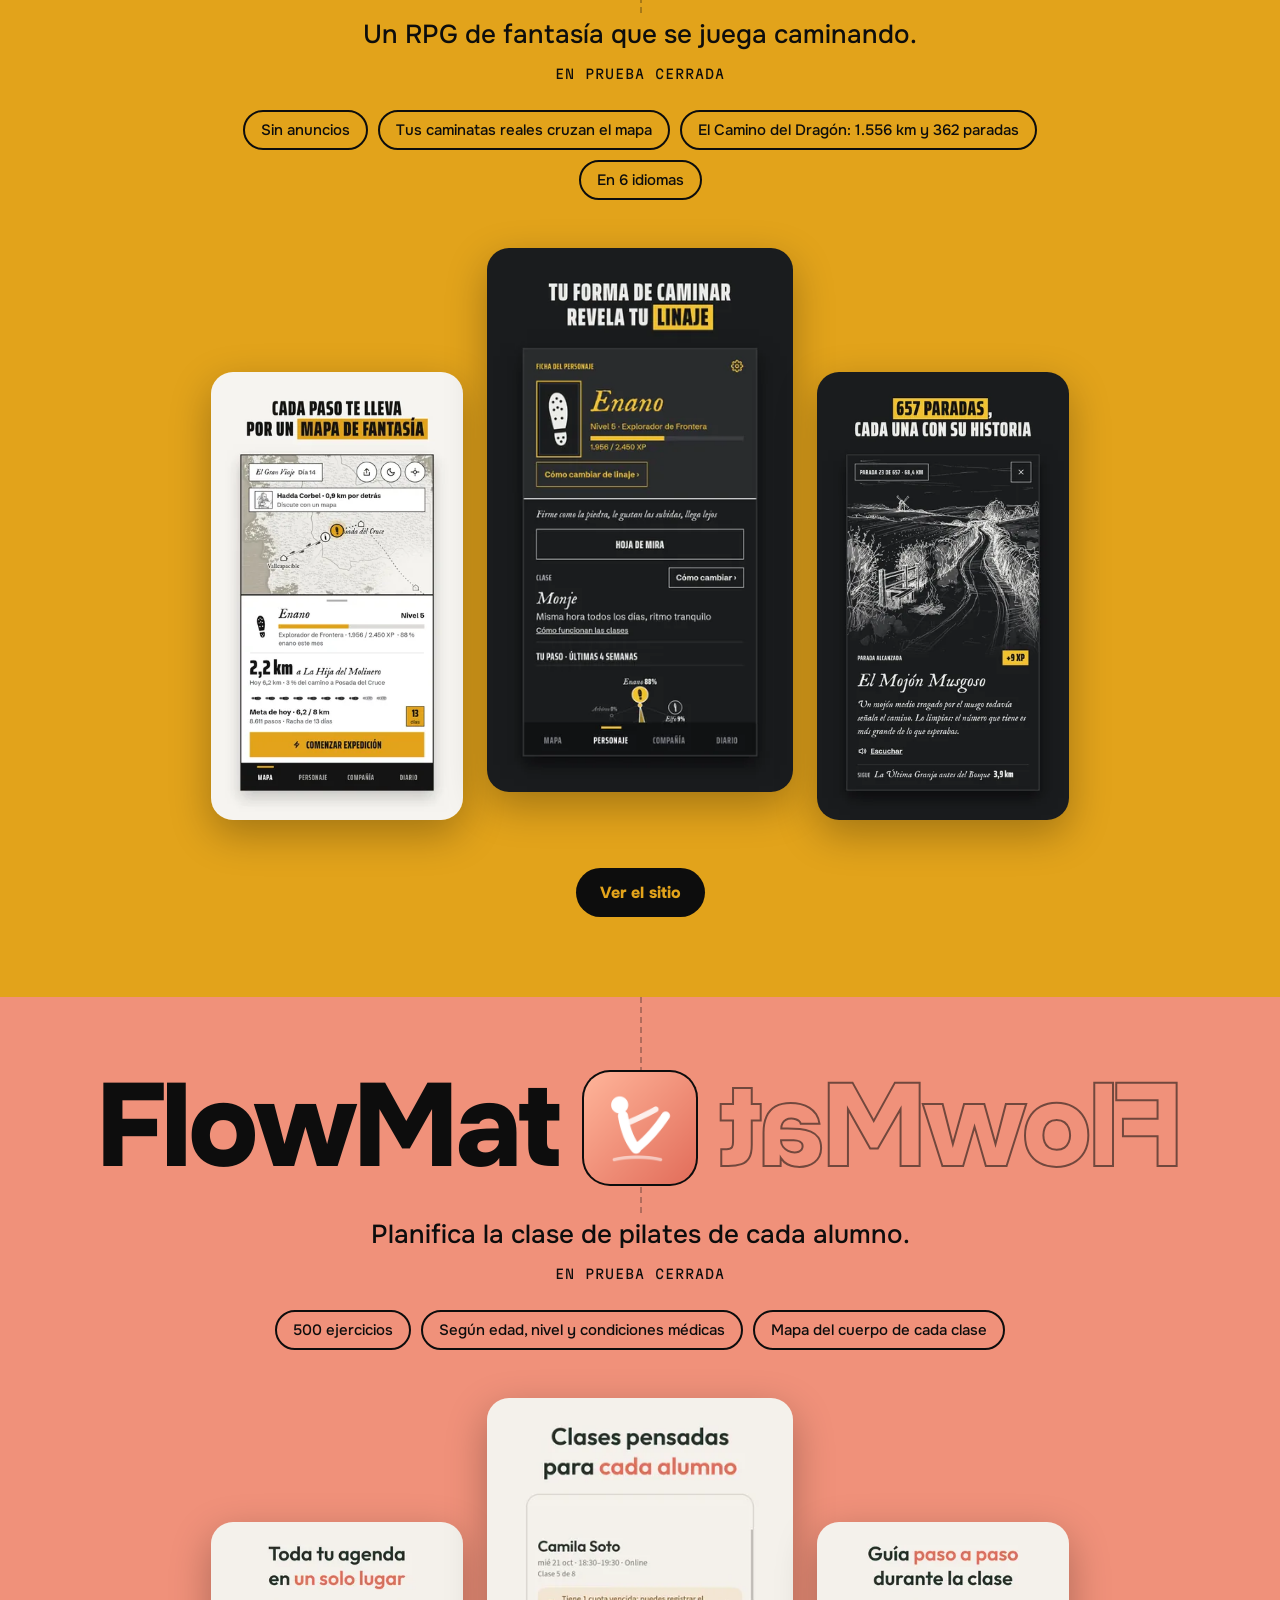
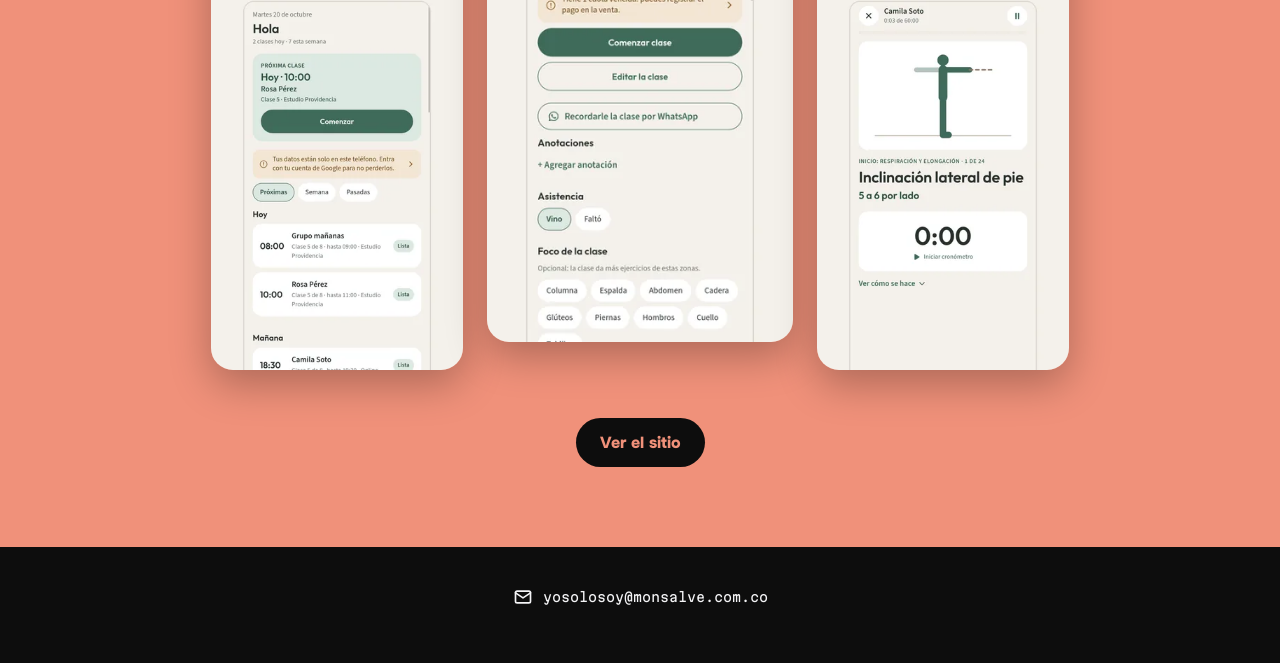
==== commit b76a23ff: "Sitio dev: Kinstride en 6 idiomas Co-Authored-By: Claude Sonnet 5.5 <noreply@anthropic.com>" ====
--- a/index.html
+++ b/index.html
@@ -66,7 +66,7 @@
     </div>
     <p class="linea">Un RPG de fantasía que se juega caminando.</p>
     <p class="estado">En prueba cerrada</p>
-    <ul class="datos"><li>Sin anuncios</li><li>Tus caminatas reales cruzan el mapa</li><li>El Camino del Dragón: 1.556 km y 362 paradas</li></ul>
+    <ul class="datos"><li>Sin anuncios</li><li>Tus caminatas reales cruzan el mapa</li><li>El Camino del Dragón: 1.556 km y 362 paradas</li><li>En 6 idiomas</li></ul>
     <div class="fotos"><img src="/img/kinstride-es-1.webp" width="360" height="640" loading="lazy" alt="Capturas de Kinstride 1"><img src="/img/kinstride-es-2.webp" width="360" height="640" loading="lazy" alt="Capturas de Kinstride 2"><img src="/img/kinstride-es-3.webp" width="360" height="640" loading="lazy" alt="Capturas de Kinstride 3"></div>
     <div class="botones"><a class="btn" href="https://getkinstride.com/es/">Ver el sitio</a></div>
   </div>
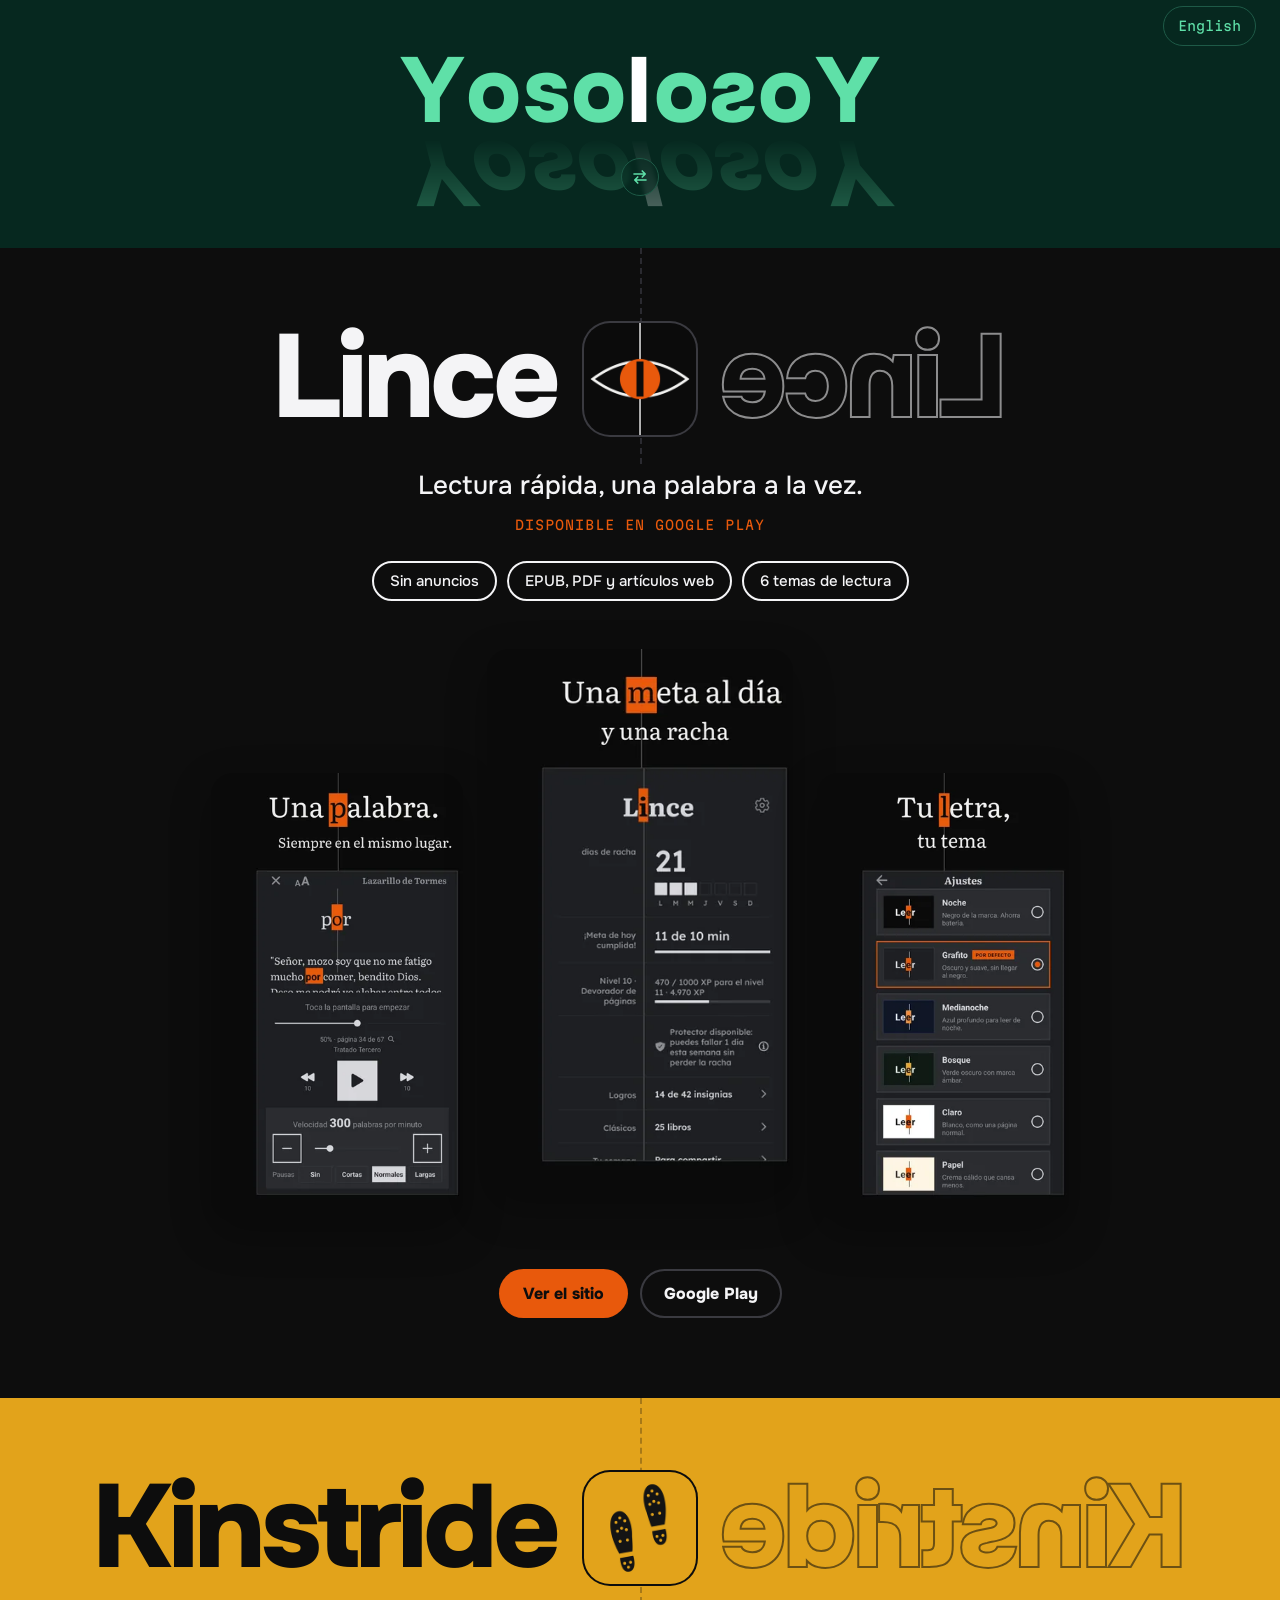
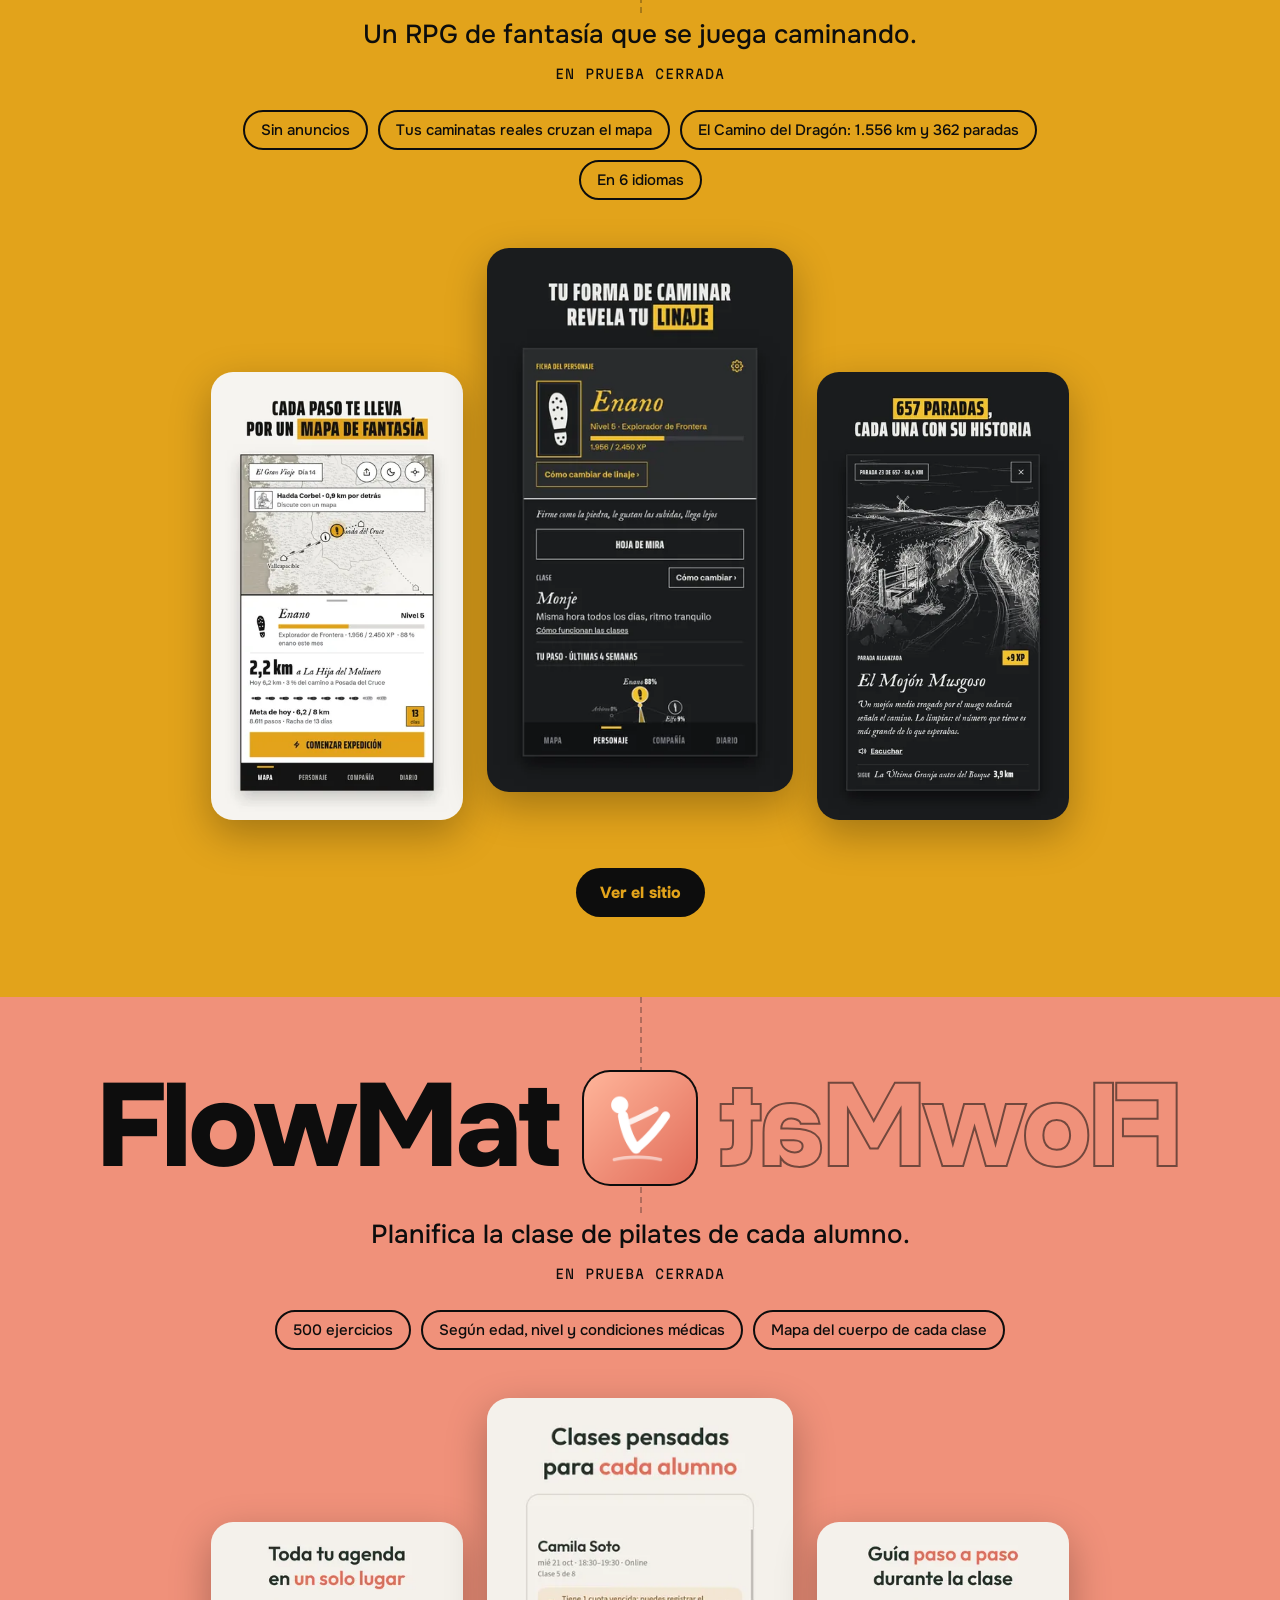
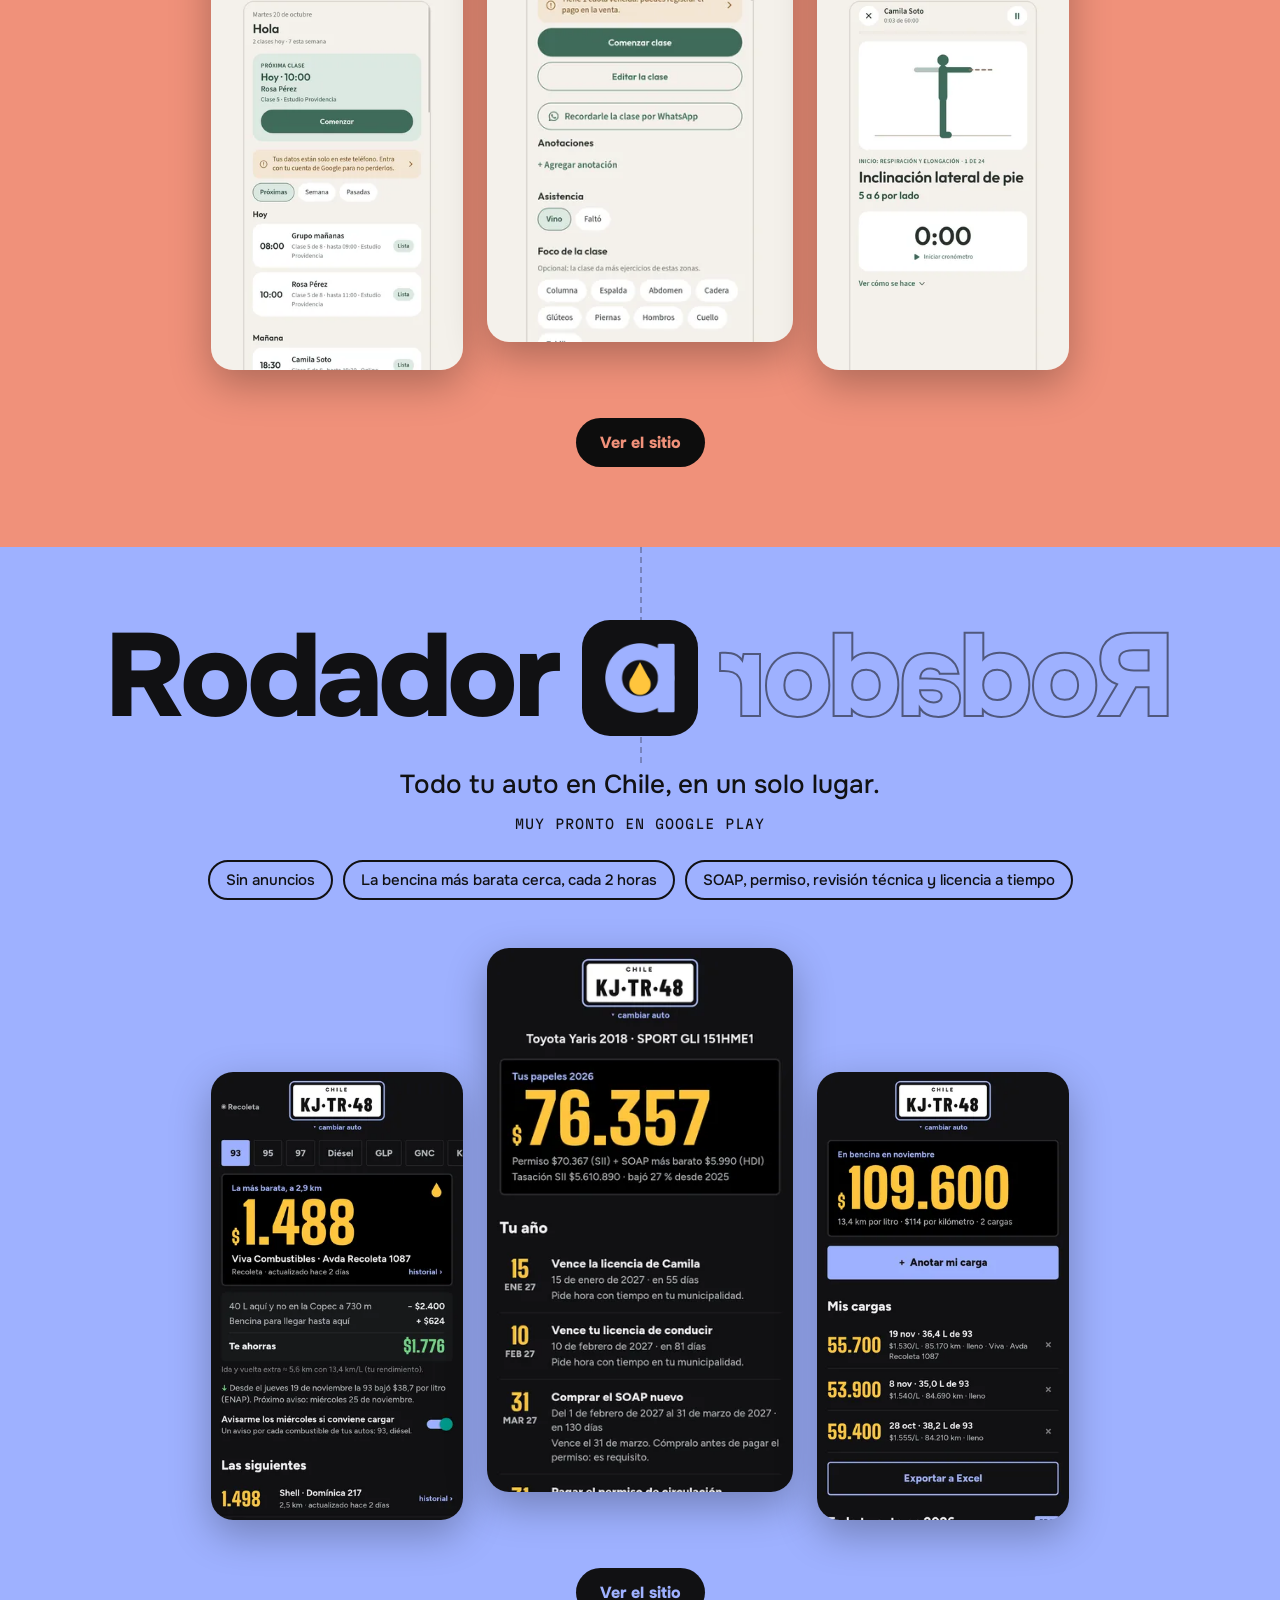
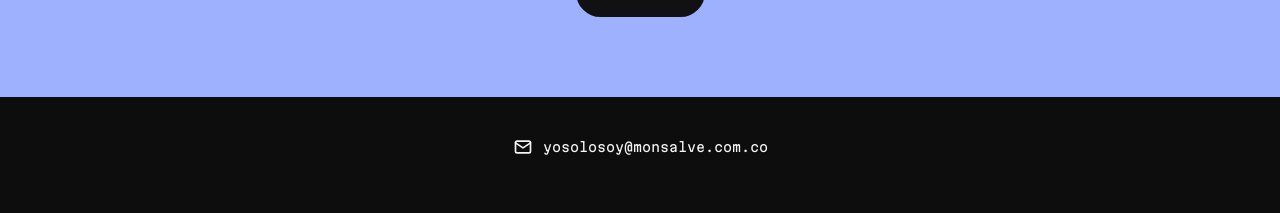
==== commit 6569384c: "Sitio dev: Rodador como cuarta app (muy pronto en Google Play) Co-Authored-By: Claude Opus 5.5 <nore" ====
--- a/index.html
+++ b/index.html
@@ -4,7 +4,7 @@
 <meta charset="utf-8">
 <meta name="viewport" content="width=device-width,initial-scale=1">
 <title>YosolosoY: apps independientes para Android</title>
-<meta name="description" content="Yo solo soy: una sola persona que diseña, programa y publica Lince, Kinstride y FlowMat, tres apps para Android.">
+<meta name="description" content="Yo solo soy: una sola persona que diseña, programa y publica Lince, Kinstride, FlowMat y Rodador, cuatro apps para Android.">
 <link rel="canonical" href="https://dev.monsalve.com.co/">
 <link rel="alternate" hreflang="es" href="https://dev.monsalve.com.co/">
 <link rel="alternate" hreflang="en" href="https://dev.monsalve.com.co/en/">
@@ -15,7 +15,7 @@
 <link rel="apple-touch-icon" href="/img/apple-touch-icon.png">
 <meta property="og:type" content="website">
 <meta property="og:title" content="YosolosoY: apps independientes para Android">
-<meta property="og:description" content="Yo solo soy: una sola persona que diseña, programa y publica Lince, Kinstride y FlowMat, tres apps para Android.">
+<meta property="og:description" content="Yo solo soy: una sola persona que diseña, programa y publica Lince, Kinstride, FlowMat y Rodador, cuatro apps para Android.">
 <meta property="og:url" content="https://dev.monsalve.com.co/">
 <meta property="og:image" content="https://dev.monsalve.com.co/img/og.png">
 <meta name="twitter:card" content="summary_large_image">
@@ -85,6 +85,20 @@
     <div class="botones"><a class="btn" href="https://flowmatapp.com/">Ver el sitio</a></div>
   </div>
 </section>
+<section class="app" id="rodador" style="--fondo:#9EB1FF;--tinta:#111113;--acento:#111113">
+  <div class="app-in">
+    <div class="espejo">
+      <h2 class="nom">Rodador</h2>
+      <img class="icono" src="/img/rodador.png" width="112" height="112" alt="">
+      <p class="nom reflejo" aria-hidden="true">Rodador</p>
+    </div>
+    <p class="linea">Todo tu auto en Chile, en un solo lugar.</p>
+    <p class="estado">Muy pronto en Google Play</p>
+    <ul class="datos"><li>Sin anuncios</li><li>La bencina más barata cerca, cada 2 horas</li><li>SOAP, permiso, revisión técnica y licencia a tiempo</li></ul>
+    <div class="fotos"><img src="/img/rodador-es-1.webp" width="360" height="640" loading="lazy" alt="Capturas de Rodador 1"><img src="/img/rodador-es-2.webp" width="360" height="640" loading="lazy" alt="Capturas de Rodador 2"><img src="/img/rodador-es-3.webp" width="360" height="640" loading="lazy" alt="Capturas de Rodador 3"></div>
+    <div class="botones"><a class="btn" href="https://rodador.app/">Ver el sitio</a></div>
+  </div>
+</section>
 </main>
 <footer class="pie">
   <a class="correo" href="mailto:yosolosoy@monsalve.com.co" aria-label="Escríbeme: yosolosoy@monsalve.com.co">
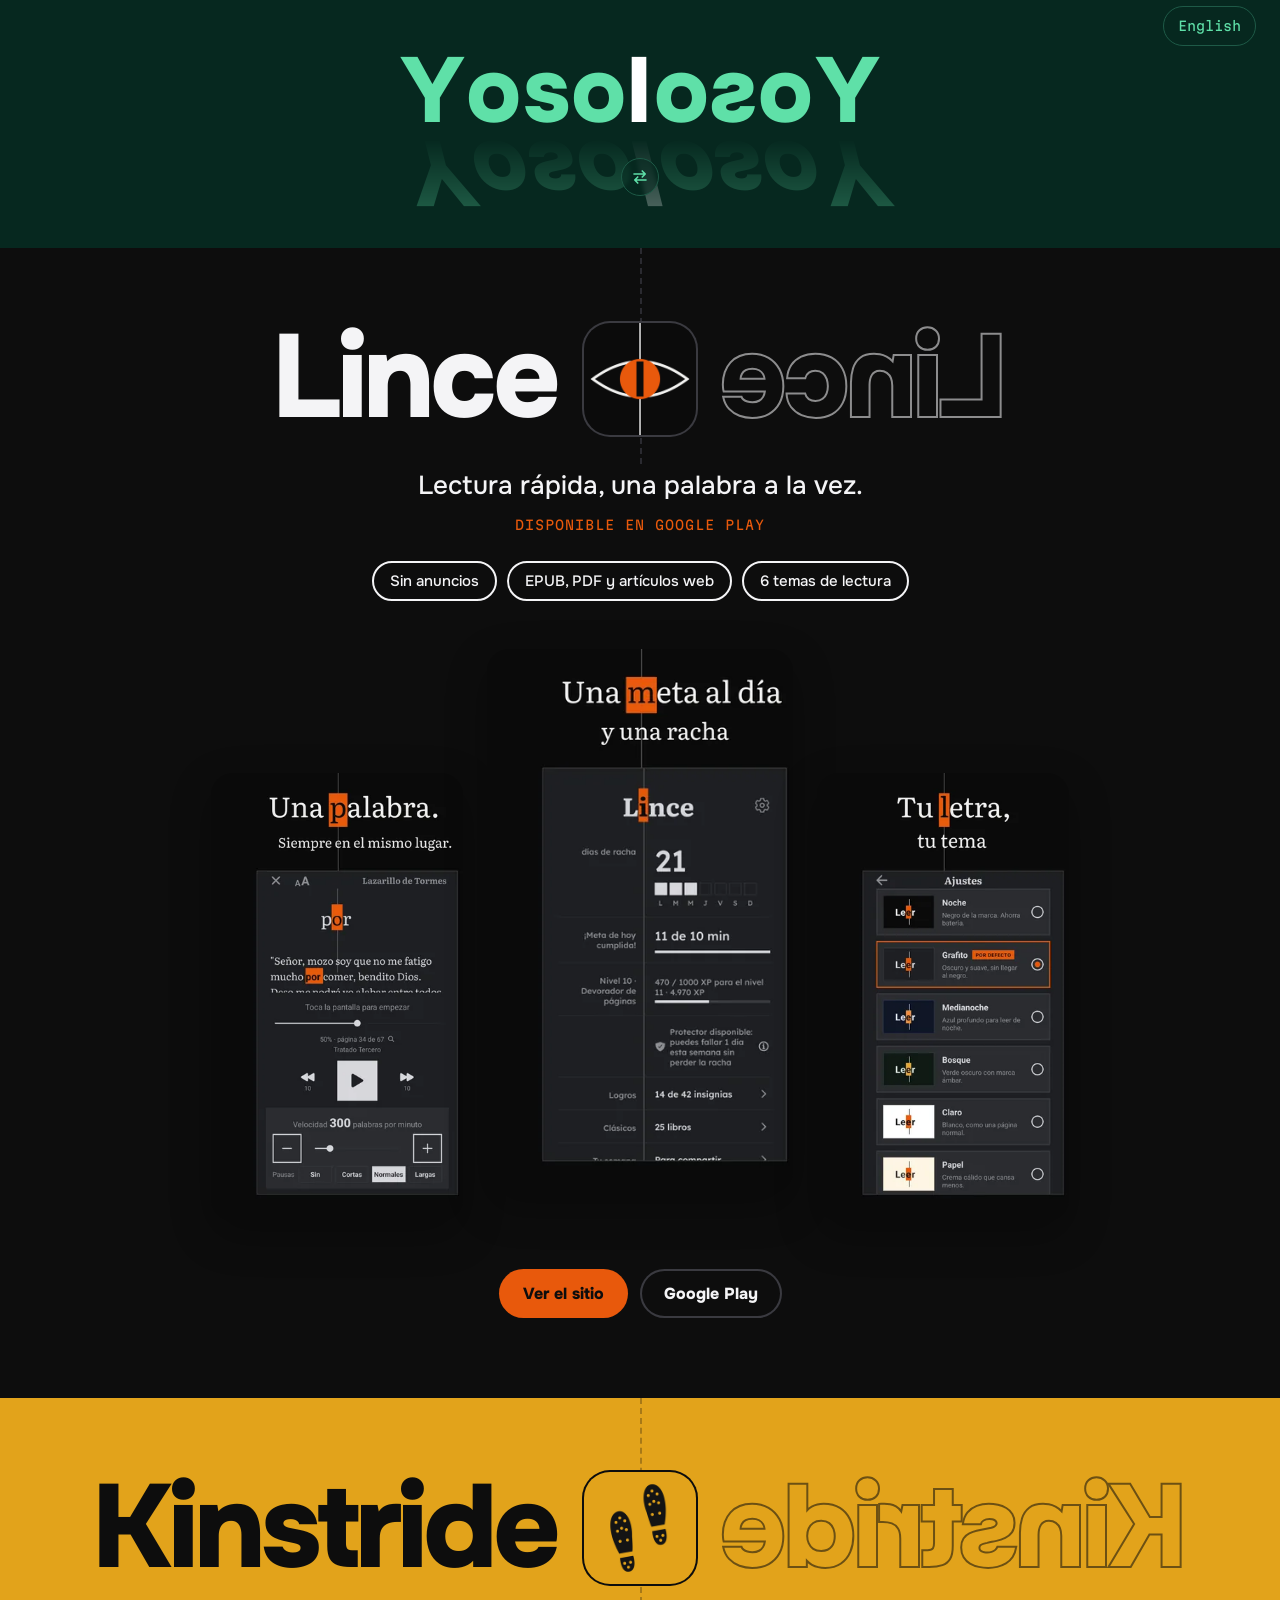
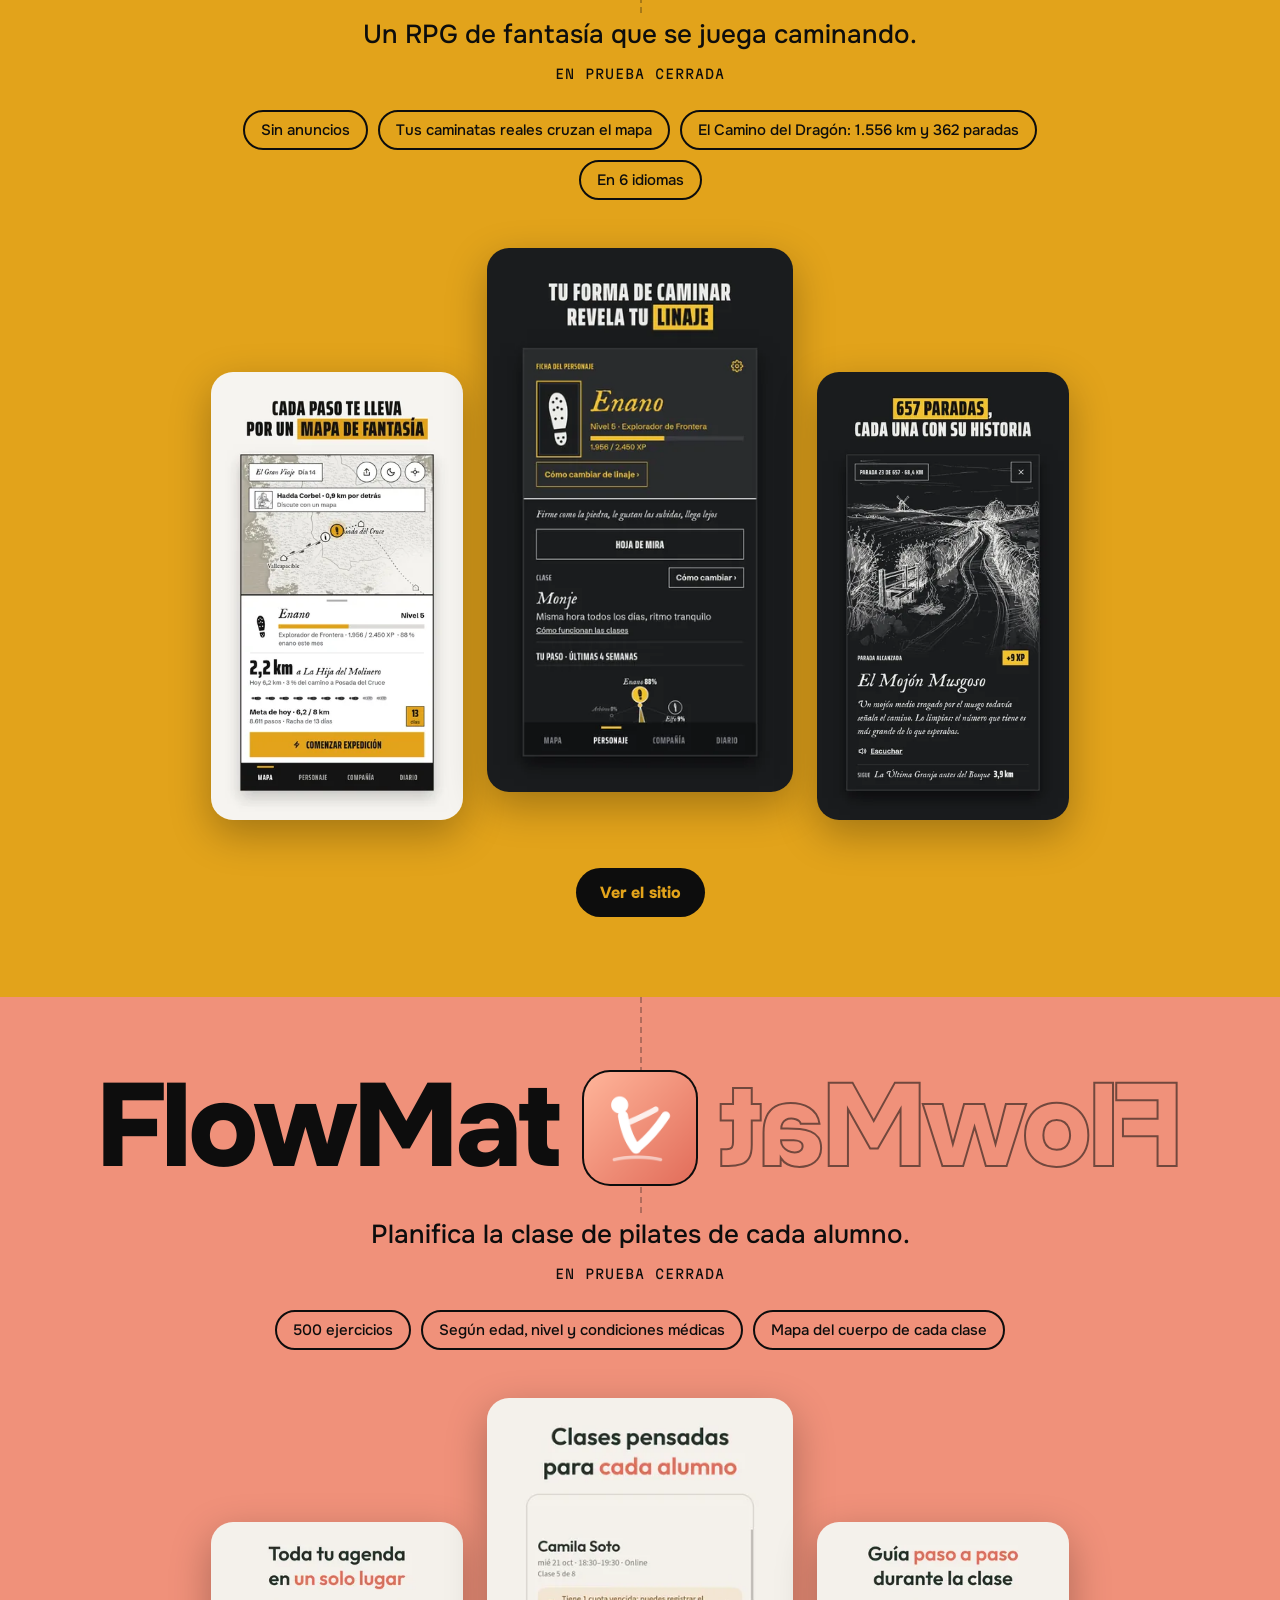
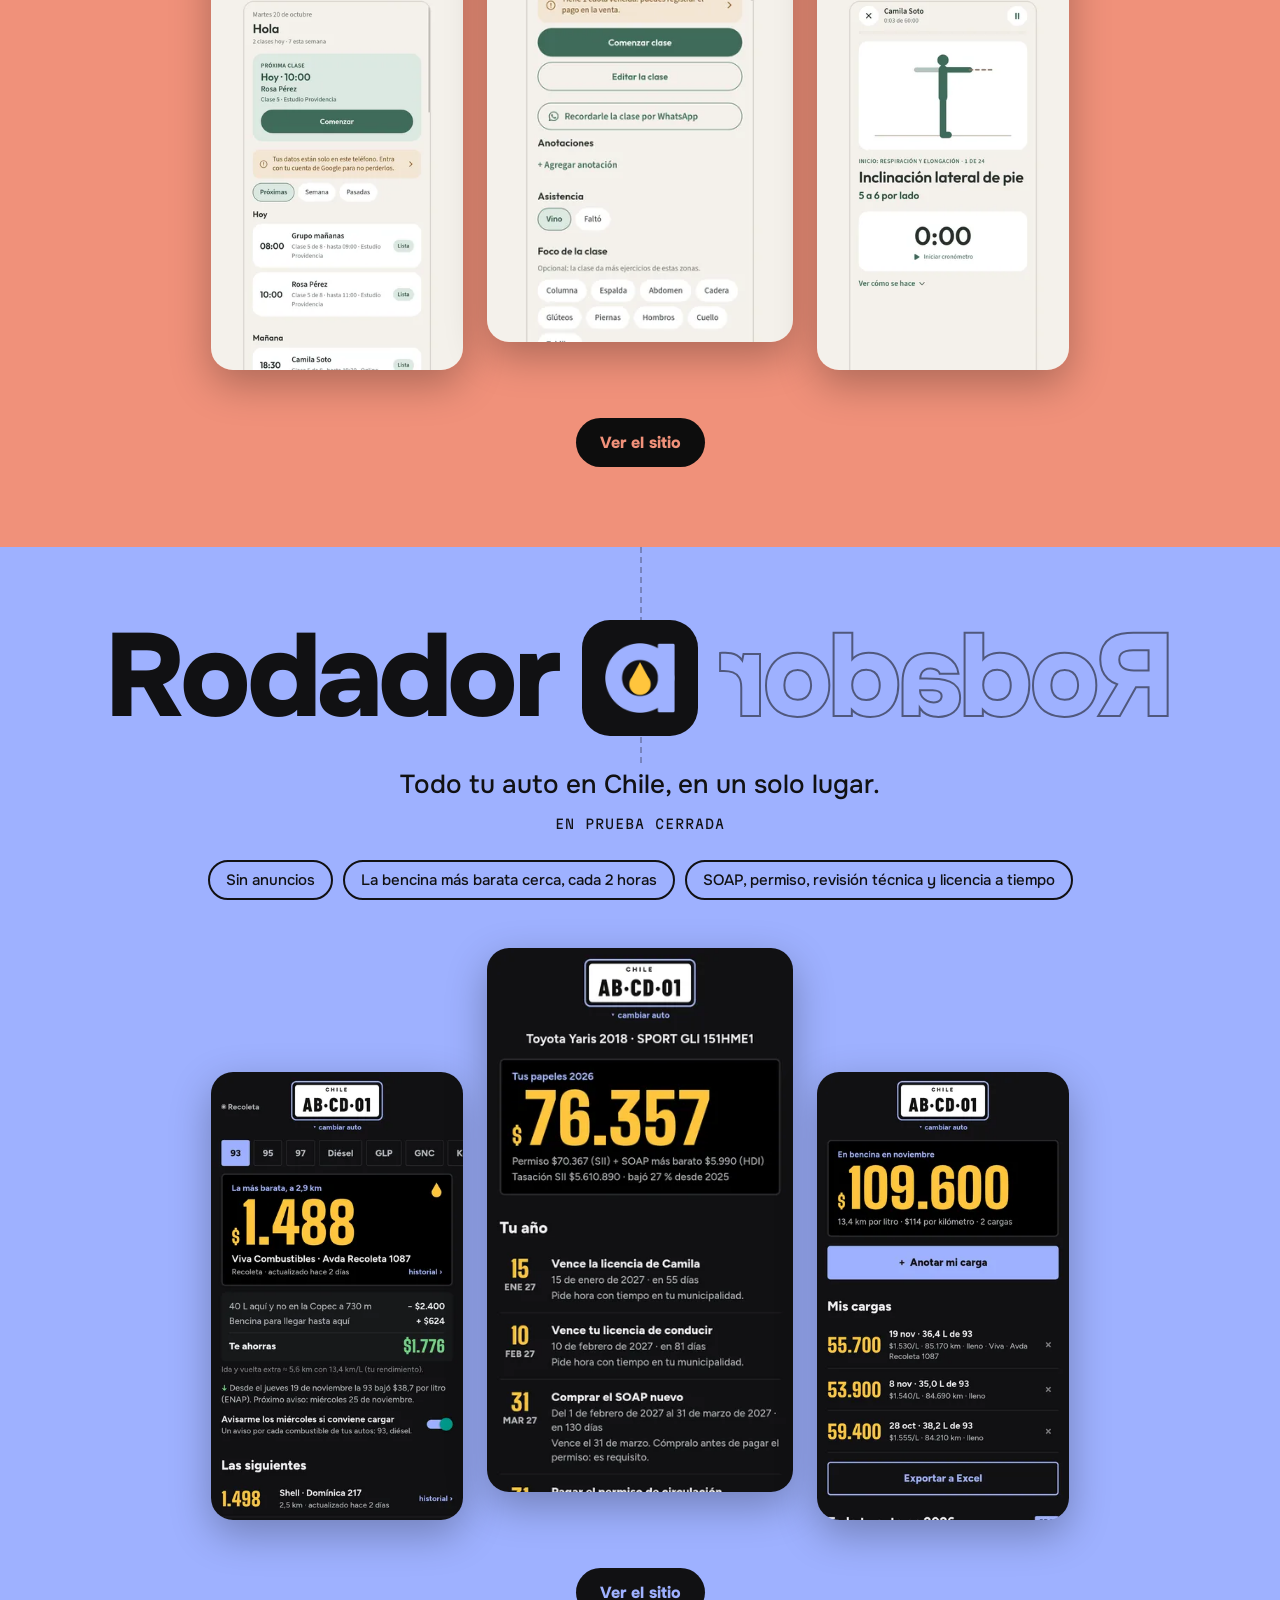
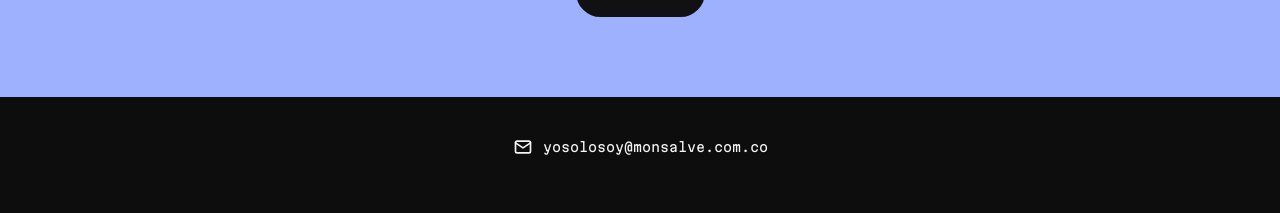
==== commit ffc49317: "Rodador: en prueba cerrada Co-Authored-By: Claude Opus 5.5 <noreply@anthropic.com>" ====
--- a/index.html
+++ b/index.html
@@ -93,7 +93,7 @@
       <p class="nom reflejo" aria-hidden="true">Rodador</p>
     </div>
     <p class="linea">Todo tu auto en Chile, en un solo lugar.</p>
-    <p class="estado">Muy pronto en Google Play</p>
+    <p class="estado">En prueba cerrada</p>
     <ul class="datos"><li>Sin anuncios</li><li>La bencina más barata cerca, cada 2 horas</li><li>SOAP, permiso, revisión técnica y licencia a tiempo</li></ul>
     <div class="fotos"><img src="/img/rodador-es-1.webp" width="360" height="640" loading="lazy" alt="Capturas de Rodador 1"><img src="/img/rodador-es-2.webp" width="360" height="640" loading="lazy" alt="Capturas de Rodador 2"><img src="/img/rodador-es-3.webp" width="360" height="640" loading="lazy" alt="Capturas de Rodador 3"></div>
     <div class="botones"><a class="btn" href="https://rodador.app/">Ver el sitio</a></div>
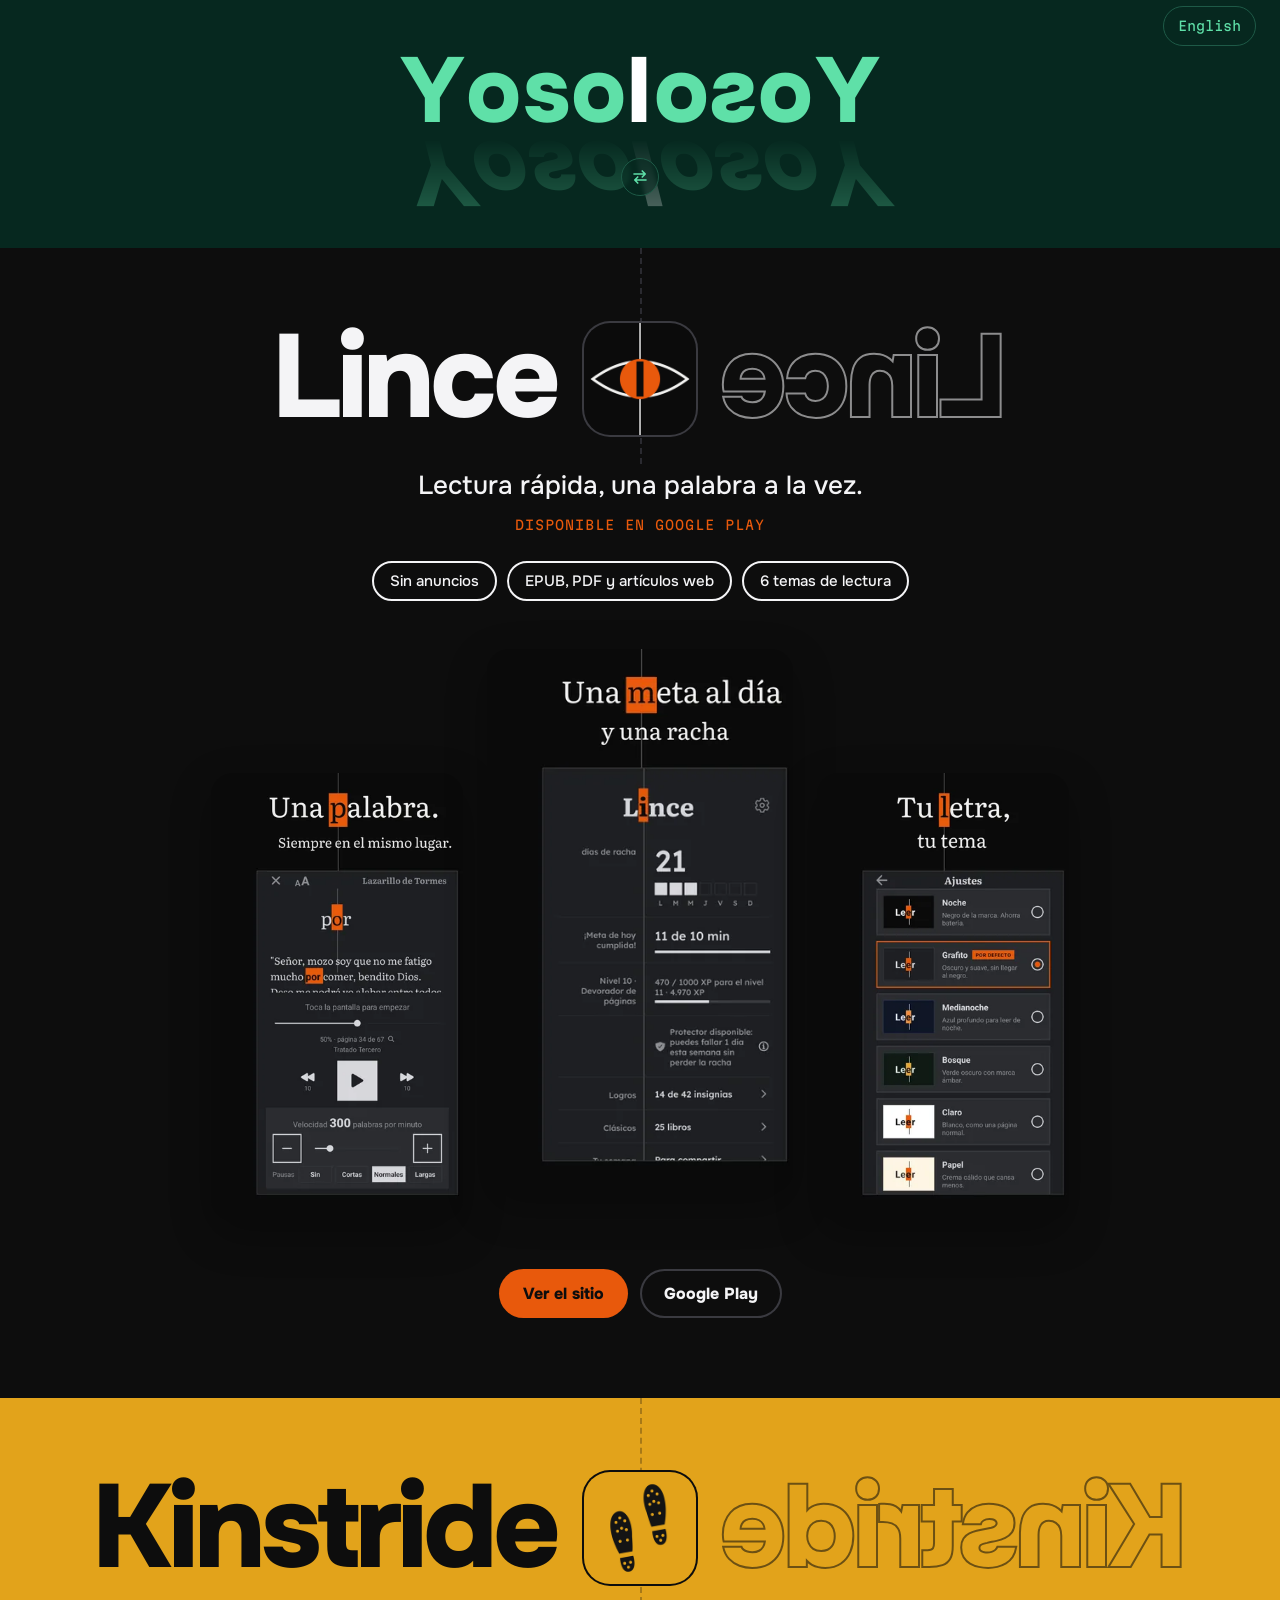
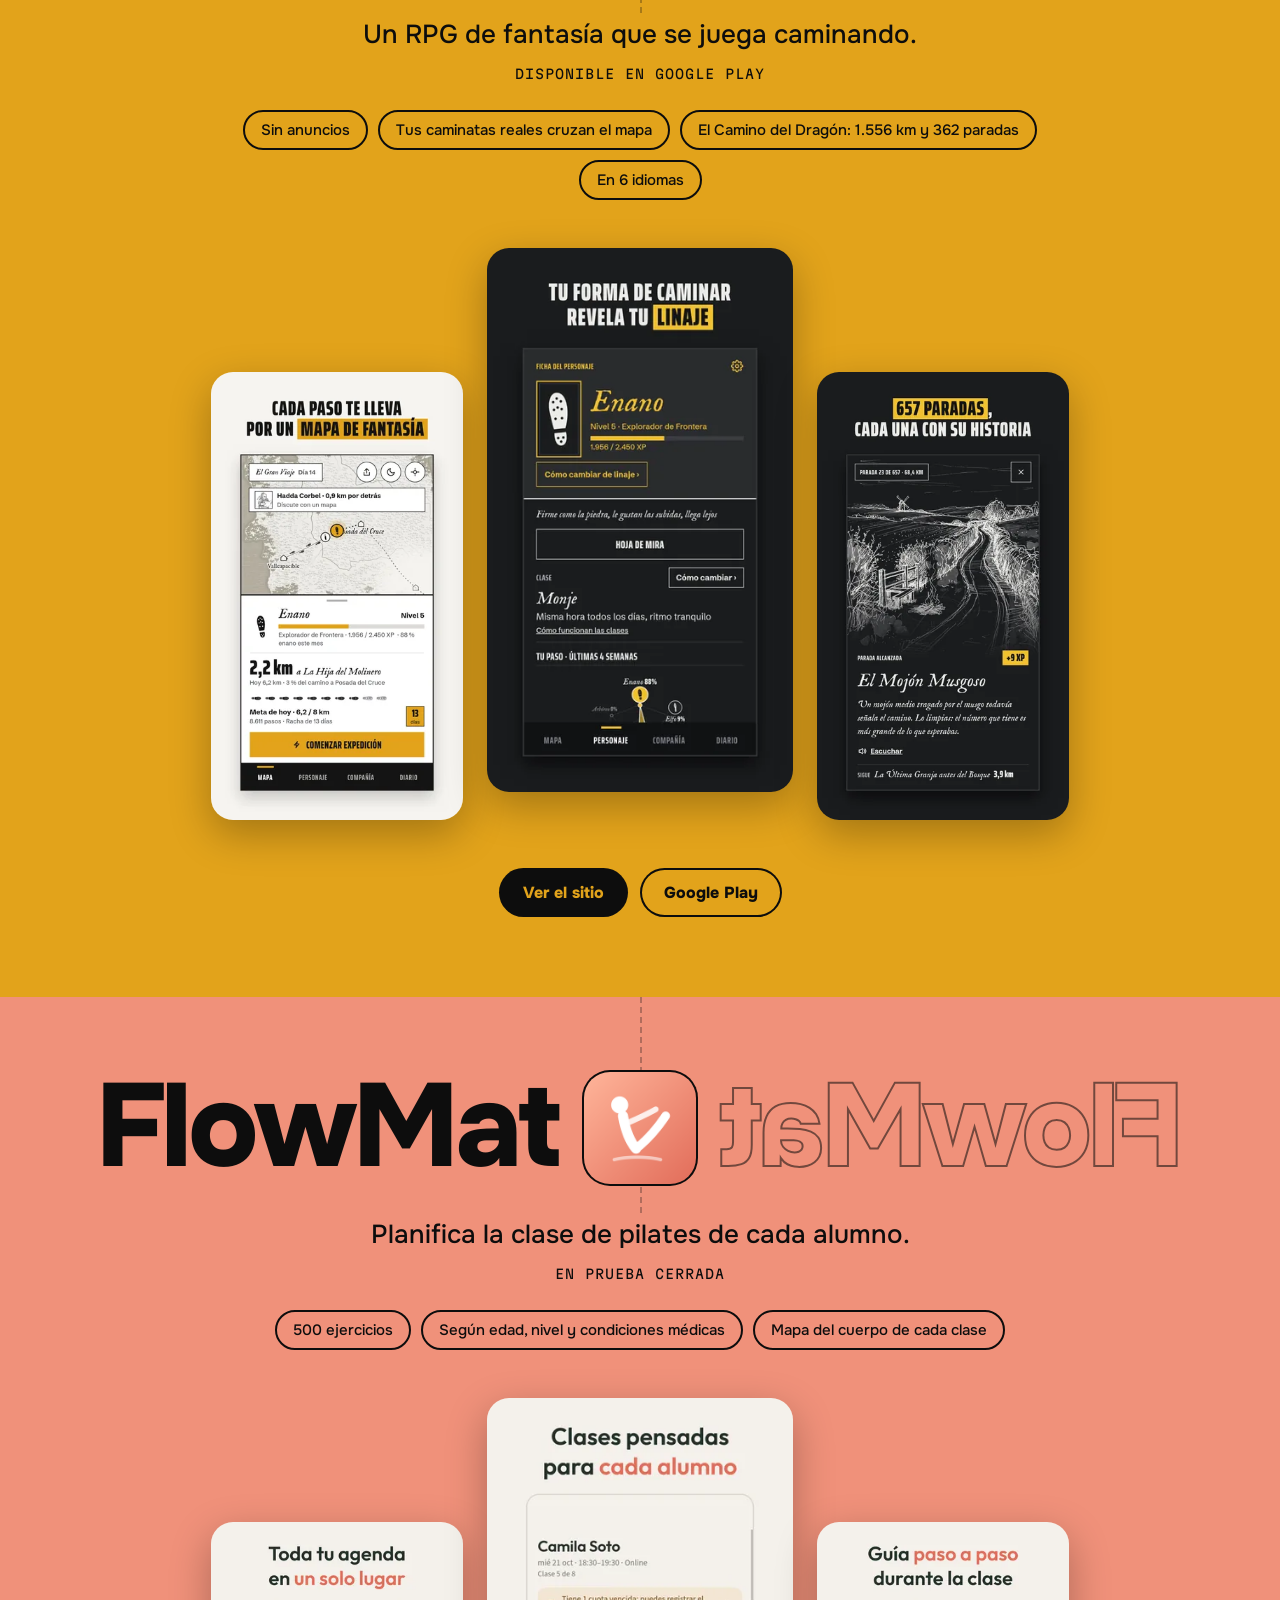
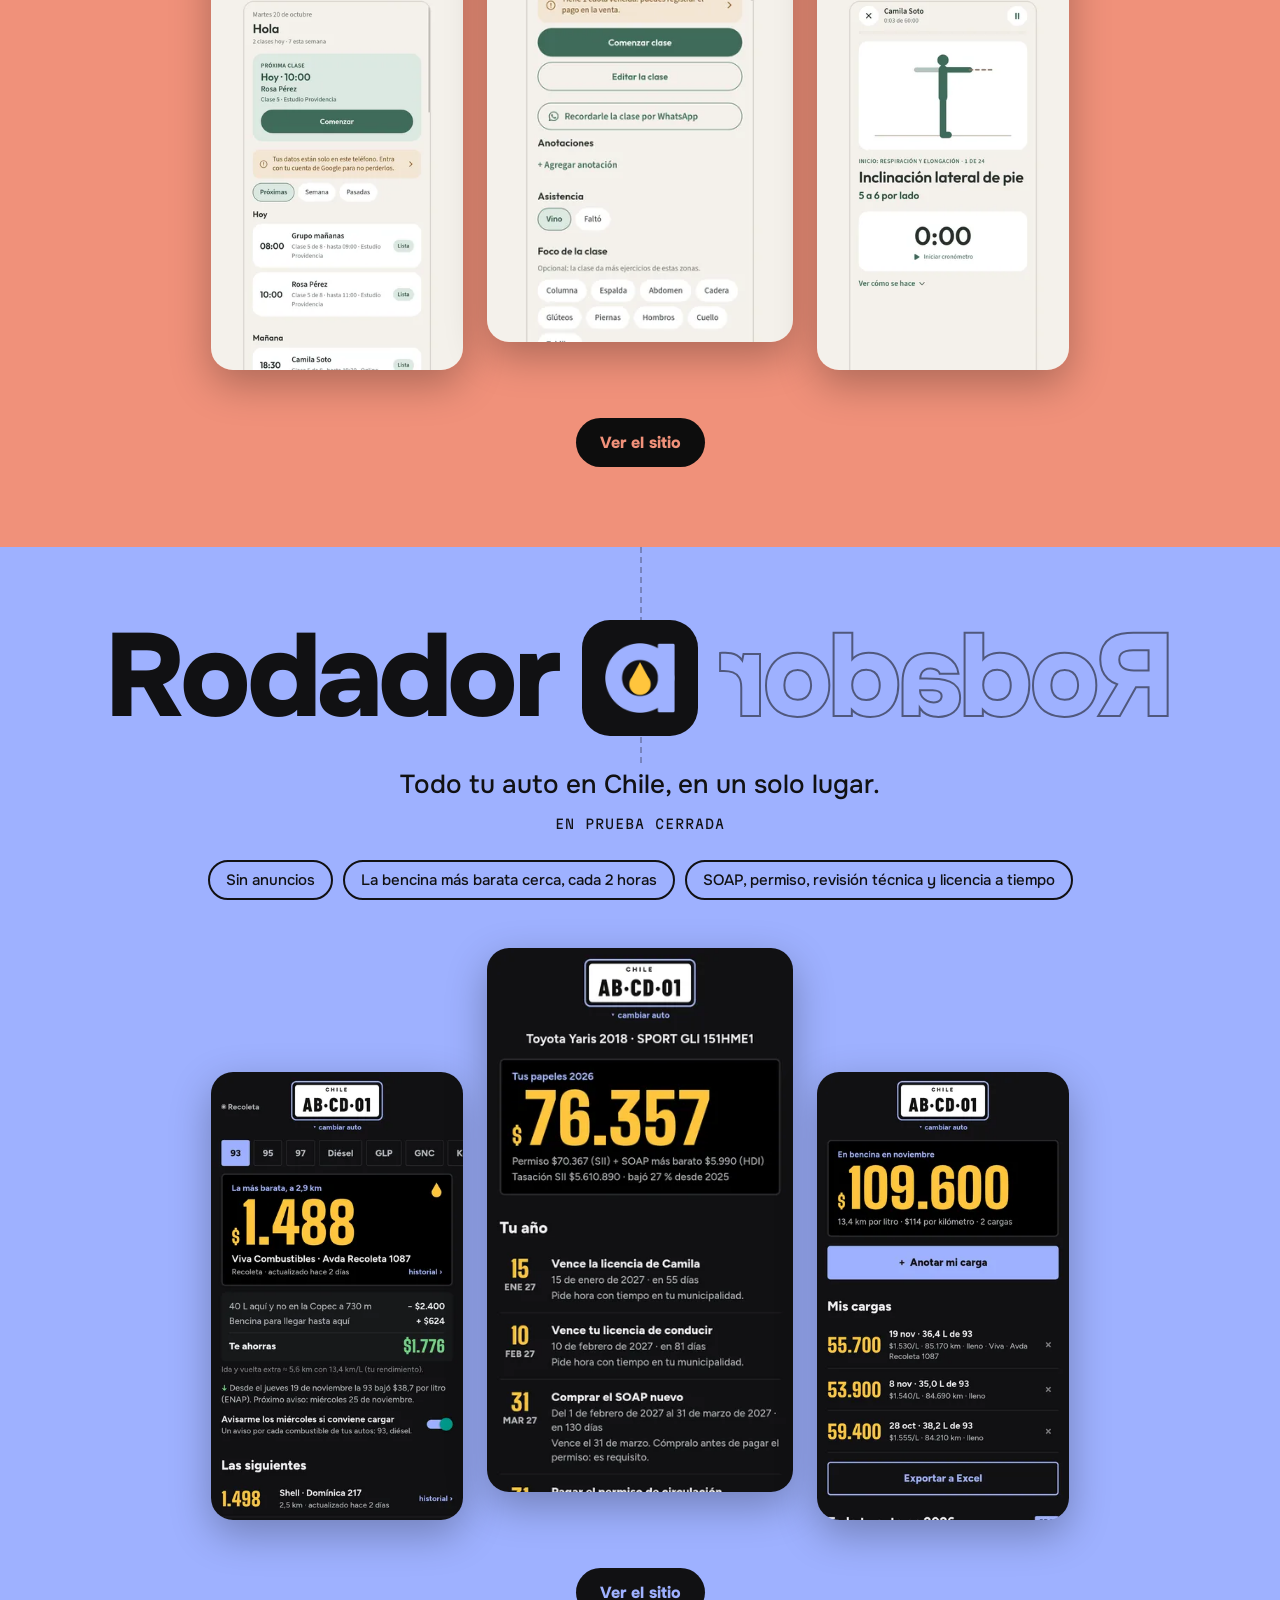
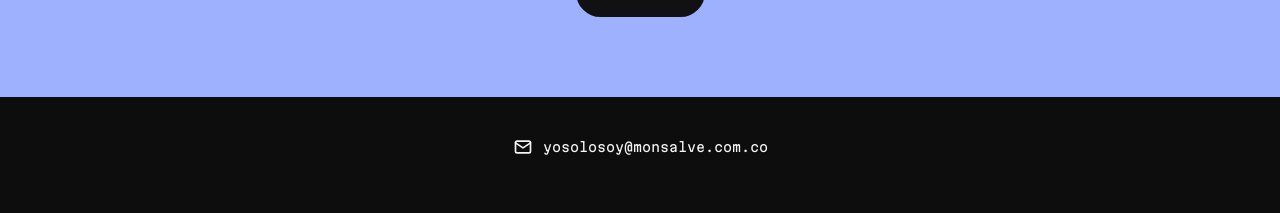
==== commit 28300367: "Kinstride: disponible en Google Play (botón y estado) Co-Authored-By: Claude Sonnet 5.5 <noreply@ant" ====
--- a/index.html
+++ b/index.html
@@ -65,10 +65,10 @@
       <p class="nom reflejo" aria-hidden="true">Kinstride</p>
     </div>
     <p class="linea">Un RPG de fantasía que se juega caminando.</p>
-    <p class="estado">En prueba cerrada</p>
+    <p class="estado">Disponible en Google Play</p>
     <ul class="datos"><li>Sin anuncios</li><li>Tus caminatas reales cruzan el mapa</li><li>El Camino del Dragón: 1.556 km y 362 paradas</li><li>En 6 idiomas</li></ul>
     <div class="fotos"><img src="/img/kinstride-es-1.webp" width="360" height="640" loading="lazy" alt="Capturas de Kinstride 1"><img src="/img/kinstride-es-2.webp" width="360" height="640" loading="lazy" alt="Capturas de Kinstride 2"><img src="/img/kinstride-es-3.webp" width="360" height="640" loading="lazy" alt="Capturas de Kinstride 3"></div>
-    <div class="botones"><a class="btn" href="https://getkinstride.com/es/">Ver el sitio</a></div>
+    <div class="botones"><a class="btn" href="https://getkinstride.com/es/">Ver el sitio</a><a class="btn ghost" href="https://play.google.com/store/apps/details?id=co.com.monsalve.kinstride">Google Play</a></div>
   </div>
 </section>
 <section class="app" id="flowmat" style="--fondo:#F0917A;--tinta:#0D0D0D;--acento:#0D0D0D">
